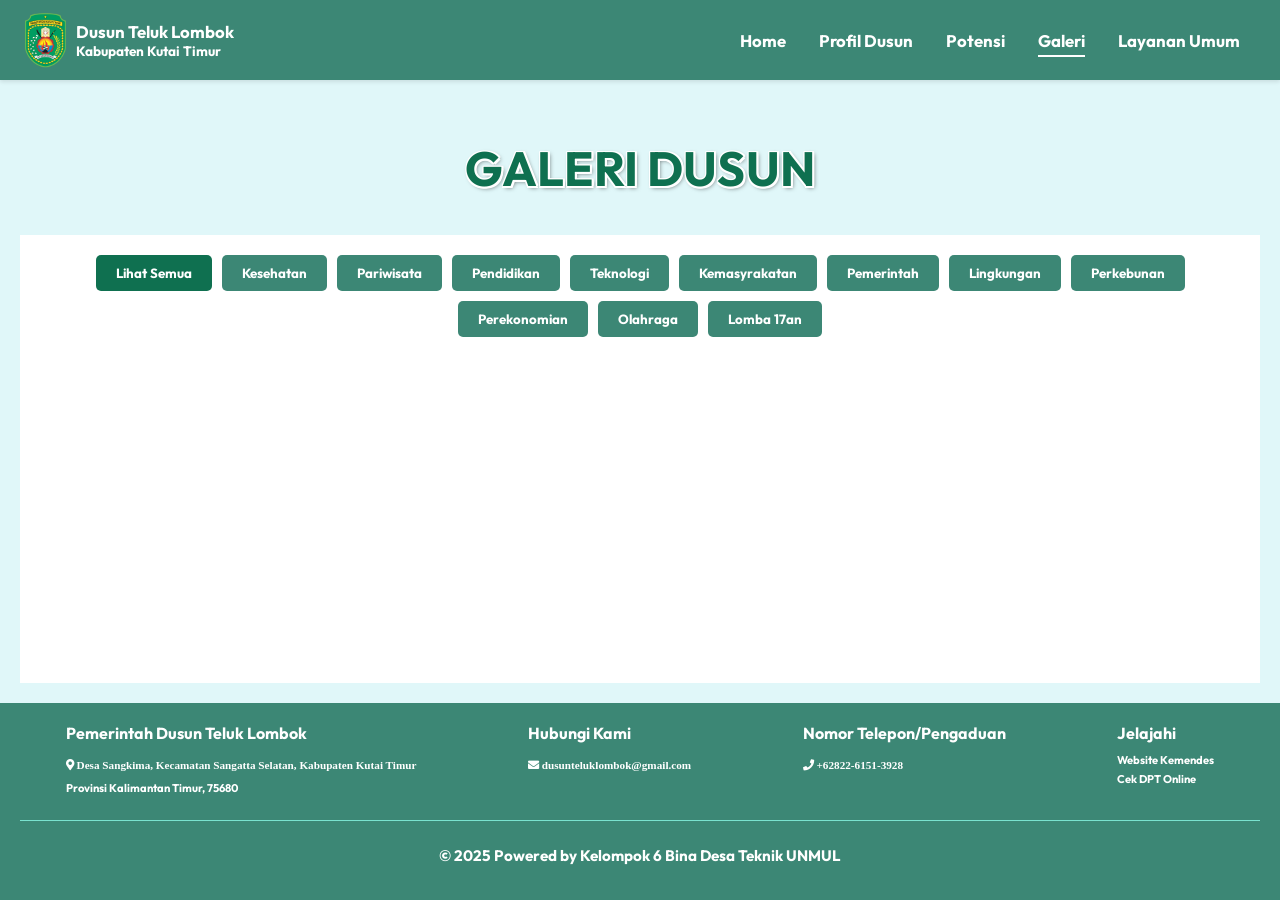
==== views/galeri.html @ 8838f86f "100%" ====
<!DOCTYPE html>
<html lang="en">

<head>
    <meta charset="UTF-8">
    <meta name="viewport" content="width=device-width, initial-scale=1.0">
    <title>Galeri | Website Dusun Teluk Lombok</title>
    <link rel="stylesheet" href="/styles/galeri.css">
    <link rel="preconnect" href="https://fonts.googleapis.com">
    <link rel="preconnect" href="https://fonts.gstatic.com" crossorigin>
    <link href="https://fonts.googleapis.com/css2?family=Outfit:wght@700&display=swap" rel="stylesheet">
    <link rel="icon" type="image/x-icon" href="/assets/LogKabupaten.png">
    <link rel="stylesheet" href="https://cdnjs.cloudflare.com/ajax/libs/font-awesome/5.15.4/css/all.min.css">
</head>

<body>
    <div class="background-container">
        <header>
            <div class="logo-container">
                <img src="/assets/LogKabupaten.png" alt="Logo Dusun Teluk Lombok" class="logo">
                <div class="text-container">
                    <h1>Dusun Teluk Lombok</h1>
                    <p>Kabupaten Kutai Timur</p>
                </div>
            </div>
            <button class="hamburger">
                <span></span>
                <span></span>
                <span></span>
            </button>
            <nav>
                <ul class="nav-lists">
                    <li><a href="/index.html">Home</a></li>
                    <li><a href="profil-dusun.html">Profil Dusun</a></li>
                    <li><a href="potensi.html">Potensi</a></li>
                    <li class="active"><a href="galeri.html">Galeri</a></li>
                    <li><a href="layananumum.html">Layanan Umum</a></li>
                </ul>
            </nav>
        </header>
        <main>
            <section id="galeri" class="hero">
                <h2>GALERI DUSUN</h2>
            </section>
            <section class="gallery">
                <div class="gallery-filter">
                    <button class="filter-btn active" data-category="all">Lihat Semua</button>
                    <button class="filter-btn" data-category="Kesehatan">Kesehatan</button>
                    <button class="filter-btn" data-category="Pariwisata">Pariwisata</button>
                    <button class="filter-btn" data-category="Pendidikan">Pendidikan</button>
                    <button class="filter-btn" data-category="Teknologi">Teknologi</button>
                    <button class="filter-btn" data-category="Kemasyrakatan">Kemasyrakatan</button>
                    <button class="filter-btn" data-category="Pemerintah">Pemerintah</button>
                    <button class="filter-btn" data-category="Lingkungan">Lingkungan</button>
                    <button class="filter-btn" data-category="Perkebunan">Perkebunan</button>
                    <button class="filter-btn" data-category="Perekonomian">Perekonomian</button>
                    <button class="filter-btn" data-category="Olahraga">Olahraga</button>
                    <button class="filter-btn" data-category="Lomba 17an">Lomba 17an</button>
                </div>
                <div class="gallery-grid" id="gallery-grid">
                    <!-- Images will be dynamically inserted here -->
                </div>
            </section>
        </main>
       <footer>
            <div class="footer-content">
                <div class="footer-section">
                    <h3>Pemerintah Dusun Teluk Lombok</h3>
                    <p class="fas fa-map-marker-alt" aria-hidden="true"> Desa Sangkima, Kecamatan Sangatta Selatan,
                        Kabupaten Kutai Timur</p>
                    <p>Provinsi Kalimantan Timur, 75680</p>
                </div>
                <div class="footer-section">
                    <h3>Hubungi Kami</h3>
                    <p class="fas fa-envelope" aria-hidden="true"> dusunteluklombok@gmail.com</p>
                </div>
                <div class="footer-section">
                    <h3>Nomor Telepon/Pengaduan</h3>
                    <p class="fas fa-phone" aria-hidden="true"> +62822-6151-3928</p>
                </div>
                <div class="footer-section">
                    <h3>Jelajahi</h3>
                    <p>Website Kemendes</p>
                    <p>Cek DPT Online</p>
                </div>
            </div>
            <div class="footer-bottom">
                <p>© 2025 Powered by Kelompok 6 Bina Desa Teknik UNMUL</p>
            </div>
        </footer>
    </div>
    <button id="scrollToTop" class="scroll-to-top">↑</button>
    <script src="/scripts/script.js"></script>
</body>

</html>
---- styles/galeri.css ----
body {
    margin: 0;
    font-family: "Outfit", sans-serif;
    font-optical-sizing: auto;
    font-weight: 700;
    font-style: normal;
    display: flex;
    flex-direction: column;
    min-height: 100vh;
    background-color: #e0f7f9;
    overflow-x: hidden;
}

.background-container {
    flex: 1 0 auto;
    display: flex;
    flex-direction: column;
}

header {
    display: flex;
    justify-content: space-between;
    align-items: center;
    background-color: #3c8775;
    position: fixed;
    top: 0;
    width: 100%;
    z-index: 1000;
    box-shadow: 0 2px 4px rgba(0, 0, 0, 0.1);
    height: 80px;
}

.logo-container {
    display: flex;
    align-items: center;
    padding: 10px 25px;
}

.logo {
    height: 55px;
    margin-right: 10px;
}

.text-container h1 {
    margin: 0;
    font-size: 1.05em;
    color: #ffffff;
}

.text-container p {
    margin: 0;
    font-size: 0.85em;
    color: #ffffff;
}

nav ul {
    list-style: none;
    display: flex;
    margin: 0;
    padding: 0;
    padding-right: 40px;
}

nav ul li {
    margin-left: 33px;
}

nav ul li a {
    text-decoration: none;
    color: #ffffff;
    font-weight: bold;
    font-size: 1.05em;
    transition: color 0.2s ease;
}

nav ul li a:hover {
    text-decoration: underline;
    text-underline-offset: 8px;
    text-decoration-thickness: 2px;
}

ul li.active a {
    text-decoration: underline;
    text-underline-offset: 8px;
    text-decoration-thickness: 2px;
}

.hamburger {
    display: none;
    flex-direction: column;
    justify-content: space-around;
    width: 30px;
    height: 20px;
    background: transparent;
    border: none;
    cursor: pointer;
    padding-right: 10px;
    padding-left: 0px;
    z-index: 10;
    margin-left: auto;
}

.hamburger span {
    width: 100%;
    height: 3px;
    background: #ffffff;
}

.hamburger.active span:nth-child(1) {
    transform: rotate(45deg) translate(5px, 5px);
}

.hamburger.active span:nth-child(2) {
    opacity: 0;
}

.hamburger.active span:nth-child(3) {
    transform: rotate(-45deg) translate(7px, -7px);
}

main {
    flex: 1 0 auto;
    margin-top: 80px;
    padding: 20px;
    overflow-y: auto;
    display: flex;
    flex-direction: column;
}

.hero {
    height: 15vh;
    display: flex;
    flex-direction: column;
    justify-content: center;
    align-items: center;
    text-align: center;
    color: #0F7050;
    text-shadow: 2px 2px 4px rgba(0,0,0,0.5);
    width: 100%;
}

.hero h2 {
    font-size: 3em;
    margin: 0;
    text-shadow: 
        1.5px 0 0 #ffffff, 
        -1.5px 0 0 #ffffff, 
        0 1.5px 0 #ffffff, 
        0 -1.5px 0 #ffffff,
        1.5px 1.5px 0 #ffffff, 
        -1.5px -1.5px 0 #ffffff, 
        1.5px -1.5px 0 #ffffff, 
        -1.5px 1.5px 0 #ffffff,
        2px 2px 4px rgba(0,0,0,0.5);
}

.hero h3 {
    font-size: 2.5em;
    margin: 10px 0;
    text-shadow: 
        0.8px 0 0 #ffffff, 
        -0.8px 0 0 #ffffff, 
        0 0.8px 0 #ffffff, 
        0 -0.8px 0 #ffffff,
        0.8px 0.8px 0 #ffffff, 
        -0.8px -0.8px 0 #ffffff, 
        0.8px -0.8px 0 #ffffff, 
        -0.8px 0.8px 0 #ffffff,
        2px 2px 4px rgba(0,0,0,0.5);
}

.gallery {
    padding: 20px;
    background-color: #fff;
    flex: 1;
}

.gallery-filter {
    display: flex;
    flex-wrap: wrap;
    gap: 10px;
    margin-bottom: 20px;
    justify-content: center;
}

.filter-btn {
    padding: 10px 20px;
    border: none;
    background-color: #3c8775;
    color: #fff;
    cursor: pointer;
    border-radius: 5px;
    font-family: "Outfit", sans-serif;
    font-weight: 700;
}

.filter-btn.active {
    background-color: #0F7050;
}

.filter-btn:hover {
    background-color: #2a5f50;
}

.gallery-grid {
    display: grid;
    grid-template-columns: repeat(auto-fill, minmax(250px, 1fr));
    gap: 20px;
    transition: opacity 0.3s ease;
}

.gallery-item {
    overflow: hidden;
    border-radius: 5px;
    opacity: 1;
    transform: scale(1);
    transition: opacity 0.3s ease;
    background-color: #eee;
    width: 250px;
    height: 250px;
}

.gallery-item img {
    width: 100%;
    height: 100%;
    display: block;
    object-fit: cover;
    transition: transform 0.3s ease;
}

.gallery-item:hover img {
    transform: scale(1.1);
}

.gallery-grid p {
    text-align: center;
    font-size: 1.2em;
    color: #555;
    margin: 20px 0;
    opacity: 1;
    transition: opacity 0.3s ease;
}

footer {
    background-color: #3c8775;
    color: white;
    padding: 20px;
    flex-shrink: 0;
}

.footer-content {
    display: flex;
    justify-content: space-around;
    flex-wrap: wrap;
    gap: 20px;
}

.footer-section h3 {
    margin: 0 0 10px;
    font-size: 1em;
}

.footer-section p {
    margin: 5px 0;
    font-size: 0.7em;
}

.footer-bottom {
    display: flex;
    justify-content: center;
    align-items: center;
    margin-top: 20px;
    border-top: 1px solid #7ae2cf;
    padding-top: 10px;
}

.footer-bottom p {
    font-size: 0.95em;
}

.accessibility {
    display: flex;
    align-items: center;
    gap: 10px;
}

.accessibility-icon {
    height: 20px;
}

/* Scroll to Top Button */
.scroll-to-top {
    display: none;
    position: fixed;
    bottom: 20px;
    right: 20px;
    width: 50px;
    height: 50px;
    background-color: #2E7D32;
    color: #ffffff;
    border: none;
    border-radius: 50%;
    font-size: 1.5em;
    cursor: pointer;
    z-index: 1000;
    box-shadow: 0 2px 5px rgba(0,0,0,0.2);
    transition: opacity 0.3s ease;
}

.scroll-to-top:hover {
    background-color: #205723;
}

.scroll-to-top.show {
    display: block;
}

/* Responsive Design */
@media screen and (max-width: 960px) {
    .hamburger {
        display: flex;
        margin-right: 20px;
    }

    nav ul {
        display: none;
        flex-direction: column;
        position: fixed;
        top: 0;
        right: 0;
        background-color: rgba(255, 255, 255, 0.95);
        width: 250px;
        height: 100vh;
        padding: 20px;
        transform: translateX(100%);
        transition: transform 0.3s ease;
        z-index: 1001;
    }

    nav ul.active {
        display: flex;
        transform: translateX(0);
        top: 80px;
        height: calc(100vh - 80px);
    }

    nav ul li {
        margin: 15px 0;
        text-align: justify;
    }

    nav ul li a {
        font-size: 1.1em;
        padding: 10px;
        display: block;
        color: #000000;
    }

    .hero {
        height: 12vh;
    }

    .hero h2 {
        font-size: 2.5em;
    }

    .gallery-filter {
        gap: 8px;
    }

    .filter-btn {
        padding: 8px 15px;
        font-size: 0.9em;
    }

    .gallery-grid {
        grid-template-columns: repeat(3, minmax(200px, 1fr));
        gap: 15px;
        margin-left: 5px;
    }

    .gallery-item {
        width: 210px;
        height: 210px;
    }
}

@media screen and (max-width: 768px) {
    .logo {
        height: 50px;
    }

    .text-container h1 {
        font-size: 0.95em;
    }

    .text-container p {
        font-size: 0.75em;
    }
    
    main {
        margin-top: 80px;
    }

    .hero {
        height: 10vh;
    }

    .hero h2 {
        font-size: 2em;
    }

    .gallery {
        padding: 10px;
    }

    .gallery-filter {
        gap: 6px;
    }

    .filter-btn {
        padding: 6px 12px;
        font-size: 0.85em;
    }

    .gallery-grid {
        grid-template-columns: repeat(3, minmax(175px, 1fr));
        gap: 10px;
        margin: 0px;
    }

    .gallery-item {
        width: 175px;
        height: 175px;
    }

    footer {
        padding: 15px;
    }

    .footer-content {
        flex-direction: column;
        text-align: center;
        gap: 15px;
    }

    .footer-section h3 {
        font-size: 0.9em;
    }

    .footer-section p {
        font-size: 0.65em;
    }

    .footer-bottom p {
        font-size: 0.85em;
    }
}

@media screen and (max-width: 580px) {
    .logo {
        height: 45px;
    }

    .text-container h1 {
        font-size: 0.9em;
    }

    .text-container p {
        font-size: 0.7em;
    }

    .hero {
        height: 8vh;
    }

    .hero h2 {
        font-size: 1.8em;
    }

    .gallery-filter {
        gap: 5px;
    }

    .filter-btn {
        padding: 5px 10px;
        font-size: 0.8em;
    }

    .gallery-grid {
        grid-template-columns: repeat(3, minmax(150px, 1fr));
        gap: 10px;
        margin-left: 0px;
        
    }

    .gallery-item {
        width: 150px;
        height: 150px;
    }

    .footer-section h3 {
        font-size: 0.85em;
    }

    .footer-section p {
        font-size: 0.6em;
    }
}

@media screen and (max-width: 525px) {
    .logo {
        height: 40px;
    }

    .text-container h1 {
        font-size: 0.85em;
    }

    .text-container p {
        font-size: 0.65em;
    }

    main {
        margin-top: 80px;
    }

    .hero {
        height: 7vh;
    }

    .hero h2 {
        font-size: 1.6em;
    }

    .gallery {
        padding: 5px;
    }

    .gallery-filter {
        gap: 3px;
    }

    .filter-btn {
        padding: 4px 8px;
        font-size: 0.75em;
    }

    .gallery-grid {
        grid-template-columns: repeat(3, minmax(130px, 1fr));
        gap: 5px;
        
    }

    .gallery-item {
        width: 130px;
        height: 130px;
    }

    .footer-section h3 {
        font-size: 0.8em;
    }

    .footer-section p {
        font-size: 0.55em;
    }

    .footer-bottom p {
        font-size: 0.75em;
    }
}

@media screen and (max-width: 450px) {
    .logo {
        height: 35px;
    }

    .text-container h1 {
        font-size: 0.8em;
    }

    .text-container p {
        font-size: 0.6em;
    }

    main {
        margin-top: 70px;
        padding: 10px;
    }

    .hero {
        height: 6vh;
    }

    .hero h2 {
        font-size: 1.4em;
    }

    .hero h3 {
        font-size: 1.2em;
    }

    .gallery {
        padding: 5px;
    }

    .gallery-filter {
        gap: 3px;
    }

    .filter-btn {
        padding: 3px 6px;
        font-size: 0.7em;
    }

    .gallery-grid {
        grid-template-columns: repeat(3, minmax(100px, 1fr));
        gap: 5px;
        padding-left: 8px;
    }

    .gallery-item {
        width: 115px;
        height: 115px;
    }

    .footer-section h3 {
        font-size: 0.75em;
    }

    .footer-section p {
        font-size: 0.5em;
    }

    .footer-bottom p {
        font-size: 0.7em;
    }
}

@media screen and (max-width: 400px) {
    .logo {
        height: 32px;
    }

    .text-container h1 {
        font-size: 0.78em;
    }

    .text-container p {
        font-size: 0.58em;
    }

    main {
        margin-top: 70px;
        padding: 8px;
    }

    .hero {
        height: 6vh;
    }

    .hero h2 {
        font-size: 1.3em;
    }

    .hero h3 {
        font-size: 1.1em;
    }

    .gallery {
        padding: 4px;
    }

    .gallery-filter {
        gap: 3px;
    }

    .filter-btn {
        padding: 3px 6px;
        font-size: 0.68em;
    }

    .gallery-grid {
        grid-template-columns: repeat(3, minmax(110px, 1fr));
        gap: 5px;
        padding-left: 0;
        margin-left: 0;
    }

    .gallery-item {
        width: 110px;
        height: 110px;
    }

    .footer-section h3 {
        font-size: 0.72em;
    }

    .footer-section p {
        font-size: 0.48em;
    }

    .footer-bottom p {
        font-size: 0.68em;
    }
}

@media screen and (max-width: 360px) {
    .logo {
        height: 30px;
    }

    .text-container h1 {
        font-size: 0.75em;
    }

    .text-container p {
        font-size: 0.55em;
    }

    main {
        margin-top: 70px;
        padding: 8px;
    }

    .hero {
        height: 5vh;
    }

    .hero h2 {
        font-size: 1.2em;
    }

    .hero h3 {
        font-size: 1em;
    }

    .gallery {
        padding: 3px;
    }

    .gallery-filter {
        gap: 2px;
    }

    .filter-btn {
        padding: 3px 5px;
        font-size: 0.65em;
    }

    .gallery-grid {
        grid-template-columns: repeat(2, minmax(150px, 1fr));
        gap: 5px;
        padding-left: 0;
        margin-left: 0;
    }

    .gallery-item {
        width: 150px;
        height: 150px;
    }

    .footer-section h3 {
        font-size: 0.7em;
    }

    .footer-section p {
        font-size: 0.45em;
    }

    .footer-bottom p {
        font-size: 0.65em;
    }
}

body.menu-open {
    overflow: hidden;
}

body.menu-open main,
body.menu-open footer {
    filter: blur(5px);
}

header {
    filter: none;
}
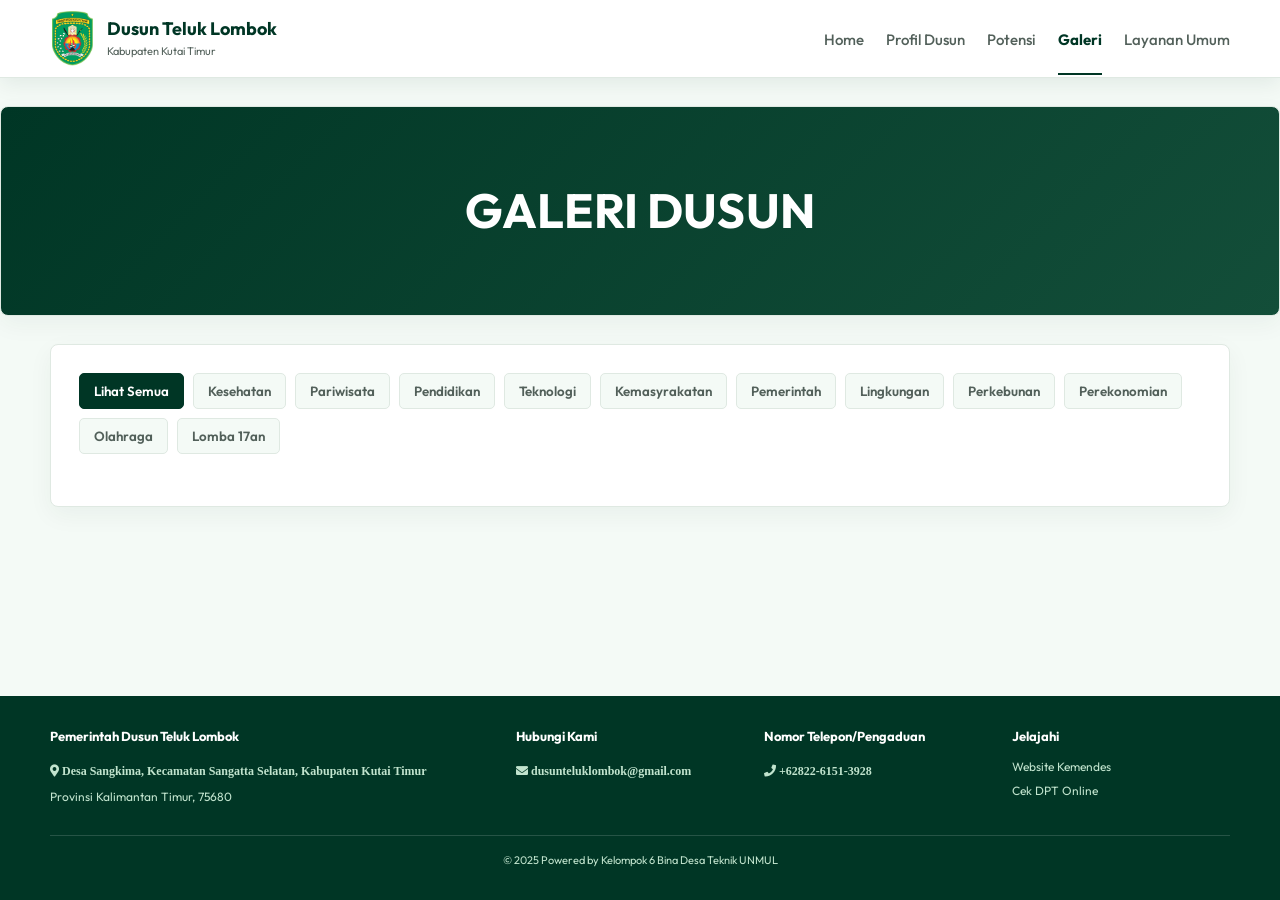
==== commit 40ae8a67: "update" ====
--- a/views/galeri.html
+++ b/views/galeri.html
@@ -5,7 +5,7 @@
     <meta charset="UTF-8">
     <meta name="viewport" content="width=device-width, initial-scale=1.0">
     <title>Galeri | Website Dusun Teluk Lombok</title>
-    <link rel="stylesheet" href="/styles/galeri.css">
+    <link rel="stylesheet" href="/styles/inner-pages.css">
     <link rel="preconnect" href="https://fonts.googleapis.com">
     <link rel="preconnect" href="https://fonts.gstatic.com" crossorigin>
     <link href="https://fonts.googleapis.com/css2?family=Outfit:wght@700&display=swap" rel="stylesheet">
--- a/styles/inner-pages.css
+++ b/styles/inner-pages.css
@@ -0,0 +1,276 @@
+:root {
+    --ink: #161d19;
+    --muted: #52605a;
+    --green: #003625;
+    --green-light: #134e39;
+    --emerald: #0f7050;
+    --soft: #f4faf6;
+    --line: #dfe9e2;
+}
+
+* { box-sizing: border-box; }
+html { scroll-behavior: smooth; }
+body {
+    min-height: 100vh;
+    margin: 0;
+    overflow-x: hidden;
+    background: var(--soft);
+    color: var(--ink);
+    font-family: "Outfit", sans-serif;
+    line-height: 1.6;
+}
+a { color: inherit; text-decoration: none; }
+img { display: block; max-width: 100%; }
+
+.background-container {
+    min-height: 100vh;
+    display: flex;
+    flex-direction: column;
+}
+
+header {
+    position: sticky;
+    top: 0;
+    z-index: 20;
+    display: flex;
+    min-height: 78px;
+    align-items: center;
+    justify-content: space-between;
+    padding: 0 max(24px, calc((100% - 1180px) / 2));
+    border-bottom: 1px solid var(--line);
+    background: rgb(255 255 255 / 96%);
+    box-shadow: 0 6px 20px rgb(0 54 37 / 8%);
+    backdrop-filter: blur(12px);
+}
+
+.logo-container { display: flex; align-items: center; gap: 12px; }
+.logo { width: 45px; height: 55px; margin: 0; object-fit: contain; }
+.text-container { display: flex; flex-direction: column; line-height: 1.25; }
+.text-container h1 { margin: 0; color: var(--green); font-size: 18px; }
+.text-container p { margin: 4px 0 0; color: var(--muted); font-size: 11px; }
+
+nav ul {
+    display: flex;
+    align-items: center;
+    gap: 22px;
+    margin: 0;
+    padding: 0;
+    list-style: none;
+    font-size: 15px;
+    font-weight: 500;
+}
+nav a {
+    display: block;
+    padding: 25px 0 21px;
+    border-bottom: 2px solid transparent;
+    color: var(--muted);
+}
+nav a:hover, nav li.active a {
+    border-color: var(--green);
+    color: var(--green);
+    font-weight: 700;
+}
+
+.hamburger {
+    display: none;
+    width: 40px;
+    height: 40px;
+    padding: 8px;
+    border: 0;
+    background: transparent;
+    cursor: pointer;
+}
+.hamburger span { display: block; height: 2px; margin: 5px; background: var(--green); }
+
+main {
+    width: min(1180px, calc(100% - 48px));
+    flex: 1;
+    margin: 0 auto;
+}
+
+main > section {
+    margin: 28px 0;
+    padding: 34px;
+    border: 1px solid var(--line);
+    border-radius: 8px;
+    background: #fff;
+    box-shadow: 0 8px 24px rgb(0 54 37 / 5%);
+}
+
+.vision-mission {
+    display: grid;
+    grid-template-columns: 1fr 1.3fr;
+    gap: 20px;
+    border: 0;
+    background: transparent;
+    box-shadow: none;
+}
+.card, .card2, .card-location, .chart-card, .info-box, .map-box {
+    border: 1px solid var(--line);
+    border-radius: 6px;
+    background: #f8fbf9;
+}
+.card, .card2, .card-location { padding: 26px; }
+main h2 {
+    margin: 0 0 14px;
+    color: var(--green);
+    font-size: clamp(24px, 3vw, 32px);
+    line-height: 1.2;
+}
+main p, main li { color: var(--muted); font-size: 14px; }
+.card p, .card2 p { margin: 0 0 13px; }
+.org-chart, .location { background: var(--soft); }
+.org-chart { text-align: center; }
+.chart-container { display: flex; justify-content: center; }
+.chart-card { width: min(900px, 100%); padding: 18px; background: #fff; }
+.chart-img { width: 100%; height: auto; }
+
+.history .card, .community-info .card { max-width: 900px; margin-inline: auto; }
+.location { padding: 34px; }
+.location-details { display: grid; grid-template-columns: 1fr 1fr; gap: 20px; }
+.info-box, .map-box { width: auto; margin: 0; padding: 22px; background: #fff; }
+.boundary { display: grid; grid-template-columns: 1fr 1fr; gap: 15px; }
+.boundary p, .data-row p { margin: 7px 0; font-size: 13px; }
+.data-row { padding: 8px 0; border-top: 1px solid var(--line); }
+.data-row:first-of-type { display: none; }
+.map-img { width: 100%; max-height: 360px; border-radius: 4px; object-fit: contain; }
+
+.challenges-needs { background: var(--soft); }
+.challenge-grid {
+    display: grid;
+    grid-template-columns: repeat(4, 1fr);
+    gap: 16px;
+}
+.challenge-item {
+    padding: 20px;
+    border: 1px solid var(--line);
+    border-radius: 6px;
+    background: #fff;
+    text-align: center;
+}
+.challenge-item i { display: block; margin-bottom: 10px; font-size: 28px; }
+.challenge-item p { margin: 0; font-size: 13px; }
+
+body:has(.main-content) main {
+    max-width: none;
+    width: 100%;
+    padding: 0;
+}
+.hero {
+    display: flex;
+    min-height: 210px;
+    align-items: center;
+    justify-content: center;
+    margin: 28px auto;
+    border-radius: 8px;
+    background: linear-gradient(135deg, var(--green), var(--green-light));
+    color: #fff;
+    text-align: center;
+}
+.hero h2 { margin: 0; color: #fff; font-size: clamp(30px, 5vw, 48px); }
+.main-content {
+    width: min(1180px, calc(100% - 48px));
+    margin: 20px auto;
+    padding: 22px;
+    border: 1px solid var(--line);
+    border-radius: 8px;
+    background: #fff;
+    box-shadow: 0 8px 24px rgb(0 54 37 / 5%);
+}
+.main-content .card { display: grid; grid-template-columns: minmax(280px, 420px) 1fr; gap: 26px; align-items: start; padding: 0; border: 0; background: transparent; }
+.main-content .card img { width: 100%; height: 285px; border-radius: 6px; object-fit: cover; }
+.main-content .card h3 { margin: 0 0 10px; color: var(--green); font-size: 25px; }
+.main-content .card p { margin: 0 0 18px; color: var(--muted); font-size: 14px; font-weight: 400; }
+.read-more {
+    padding: 10px 16px;
+    border: 0;
+    border-radius: 5px;
+    background: var(--green-light);
+    color: #fff;
+    font-family: inherit;
+    font-weight: 700;
+    cursor: pointer;
+}
+.read-more:hover { background: var(--emerald); }
+
+body:has(.gallery) main { max-width: none; width: 100%; padding: 0; }
+.gallery {
+    width: min(1180px, calc(100% - 48px));
+    margin: 20px auto 45px;
+    padding: 28px;
+    border: 1px solid var(--line);
+    border-radius: 8px;
+    background: #fff;
+}
+.gallery-filter { display: flex; flex-wrap: wrap; gap: 9px; margin-bottom: 24px; }
+.filter-btn {
+    padding: 9px 14px;
+    border: 1px solid var(--line);
+    border-radius: 5px;
+    background: var(--soft);
+    color: var(--muted);
+    font-family: inherit;
+    font-weight: 600;
+    cursor: pointer;
+}
+.filter-btn:hover, .filter-btn.active { border-color: var(--green); background: var(--green); color: #fff; }
+.gallery-grid { display: grid; grid-template-columns: repeat(4, minmax(0, 1fr)); gap: 16px; }
+.gallery-item { width: auto; height: 220px; overflow: hidden; border-radius: 6px; background: #e7efea; }
+.gallery-item img { width: 100%; height: 100%; object-fit: cover; transition: transform .25s ease; }
+.gallery-item:hover img { transform: scale(1.05); }
+
+body:has(.services-container) main { max-width: none; width: 100%; padding: 0; }
+.services-container {
+    width: min(1180px, calc(100% - 48px));
+    display: grid;
+    grid-template-columns: repeat(3, 1fr);
+    gap: 18px;
+    margin: 20px auto 45px;
+}
+.service-card {
+    overflow: hidden;
+    border: 1px solid var(--line);
+    border-radius: 6px;
+    background: #fff;
+    box-shadow: 0 8px 24px rgb(0 54 37 / 5%);
+}
+.service-card img { width: 100%; height: 180px; object-fit: cover; }
+.service-card h3 { margin: 18px 20px 8px; color: var(--green); font-size: 18px; }
+.service-card p { margin: 7px 20px; color: var(--muted); font-size: 13px; font-weight: 400; }
+
+footer {
+    margin-top: 28px;
+    padding: 30px max(24px, calc((100% - 1180px) / 2));
+    background: var(--green);
+    color: #c1e4ce;
+}
+.footer-content { display: grid; grid-template-columns: 2fr 1fr 1fr 1fr; gap: 30px; }
+.footer-section h3 { margin: 0 0 10px; color: #fff; font-size: 13px; }
+.footer-section p { margin: 5px 0; font-size: 12px; }
+.footer-bottom { margin-top: 24px; padding-top: 16px; border-top: 1px solid rgb(255 255 255 / 15%); text-align: center; }
+.footer-bottom p { margin: 0; font-size: 11px; }
+.scroll-to-top { display: none; position: fixed; right: 22px; bottom: 22px; z-index: 30; width: 44px; height: 44px; border: 0; border-radius: 50%; background: var(--emerald); color: #fff; font-size: 20px; cursor: pointer; }
+.scroll-to-top.show { display: block; }
+
+@media (max-width: 900px) {
+    header { padding-inline: 18px; }
+    .hamburger { display: block; }
+    nav ul { display: none; position: absolute; top: 78px; right: 0; left: 0; padding: 12px 20px; background: #fff; box-shadow: 0 8px 18px rgb(0 54 37 / 10%); }
+    nav ul.active { display: block; }
+    nav a { padding: 10px 0; border-bottom: 1px solid var(--line); }
+    .vision-mission, .location-details { grid-template-columns: 1fr; }
+    .challenge-grid, .services-container { grid-template-columns: repeat(2, 1fr); }
+    .gallery-grid { grid-template-columns: repeat(3, 1fr); }
+    .main-content .card { grid-template-columns: 1fr; }
+    .main-content .card img { height: 260px; }
+}
+
+@media (max-width: 560px) {
+    main, .main-content, .gallery, .services-container { width: min(100% - 28px, 430px); }
+    main > section { padding: 20px; }
+    .vision-mission { padding: 0; }
+    .challenge-grid, .gallery-grid, .services-container { grid-template-columns: 1fr; }
+    .footer-content { grid-template-columns: 1fr; gap: 20px; }
+    .hero { min-height: 160px; }
+    .gallery-item { height: 260px; }
+}
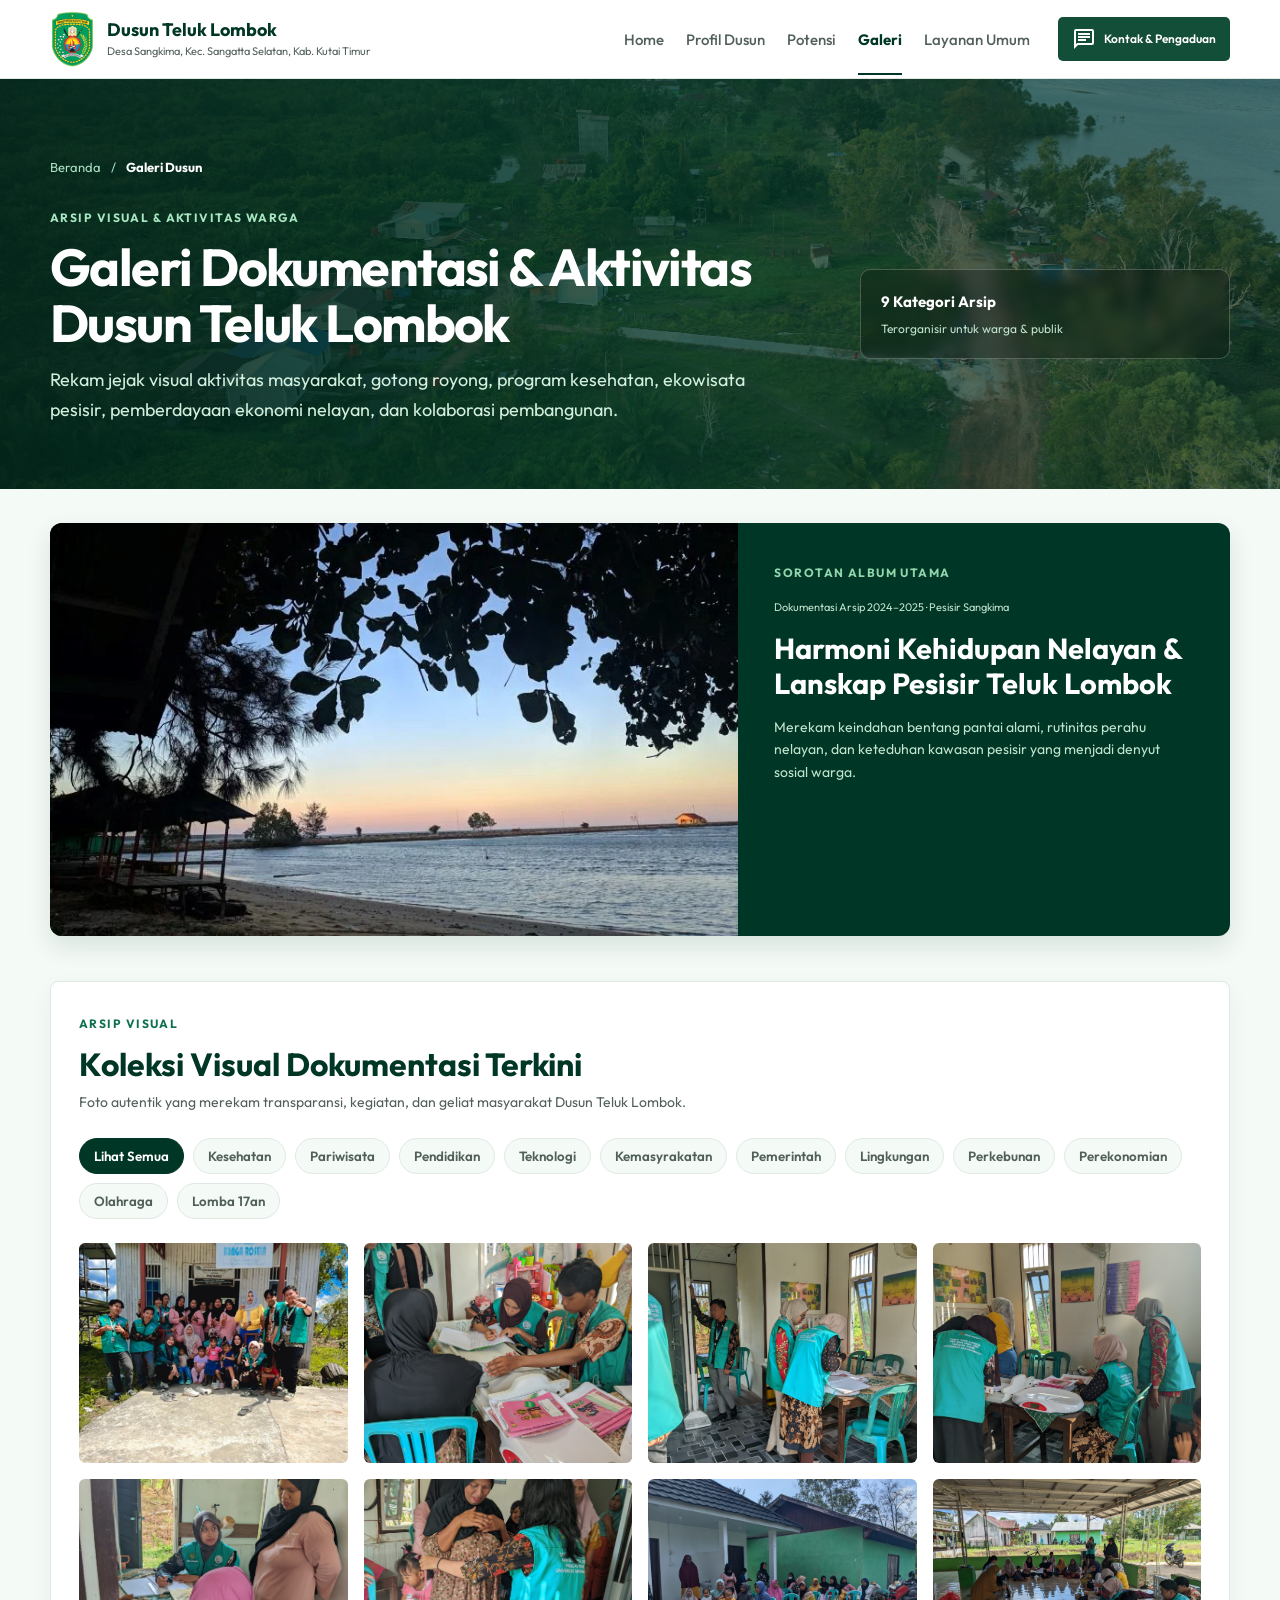
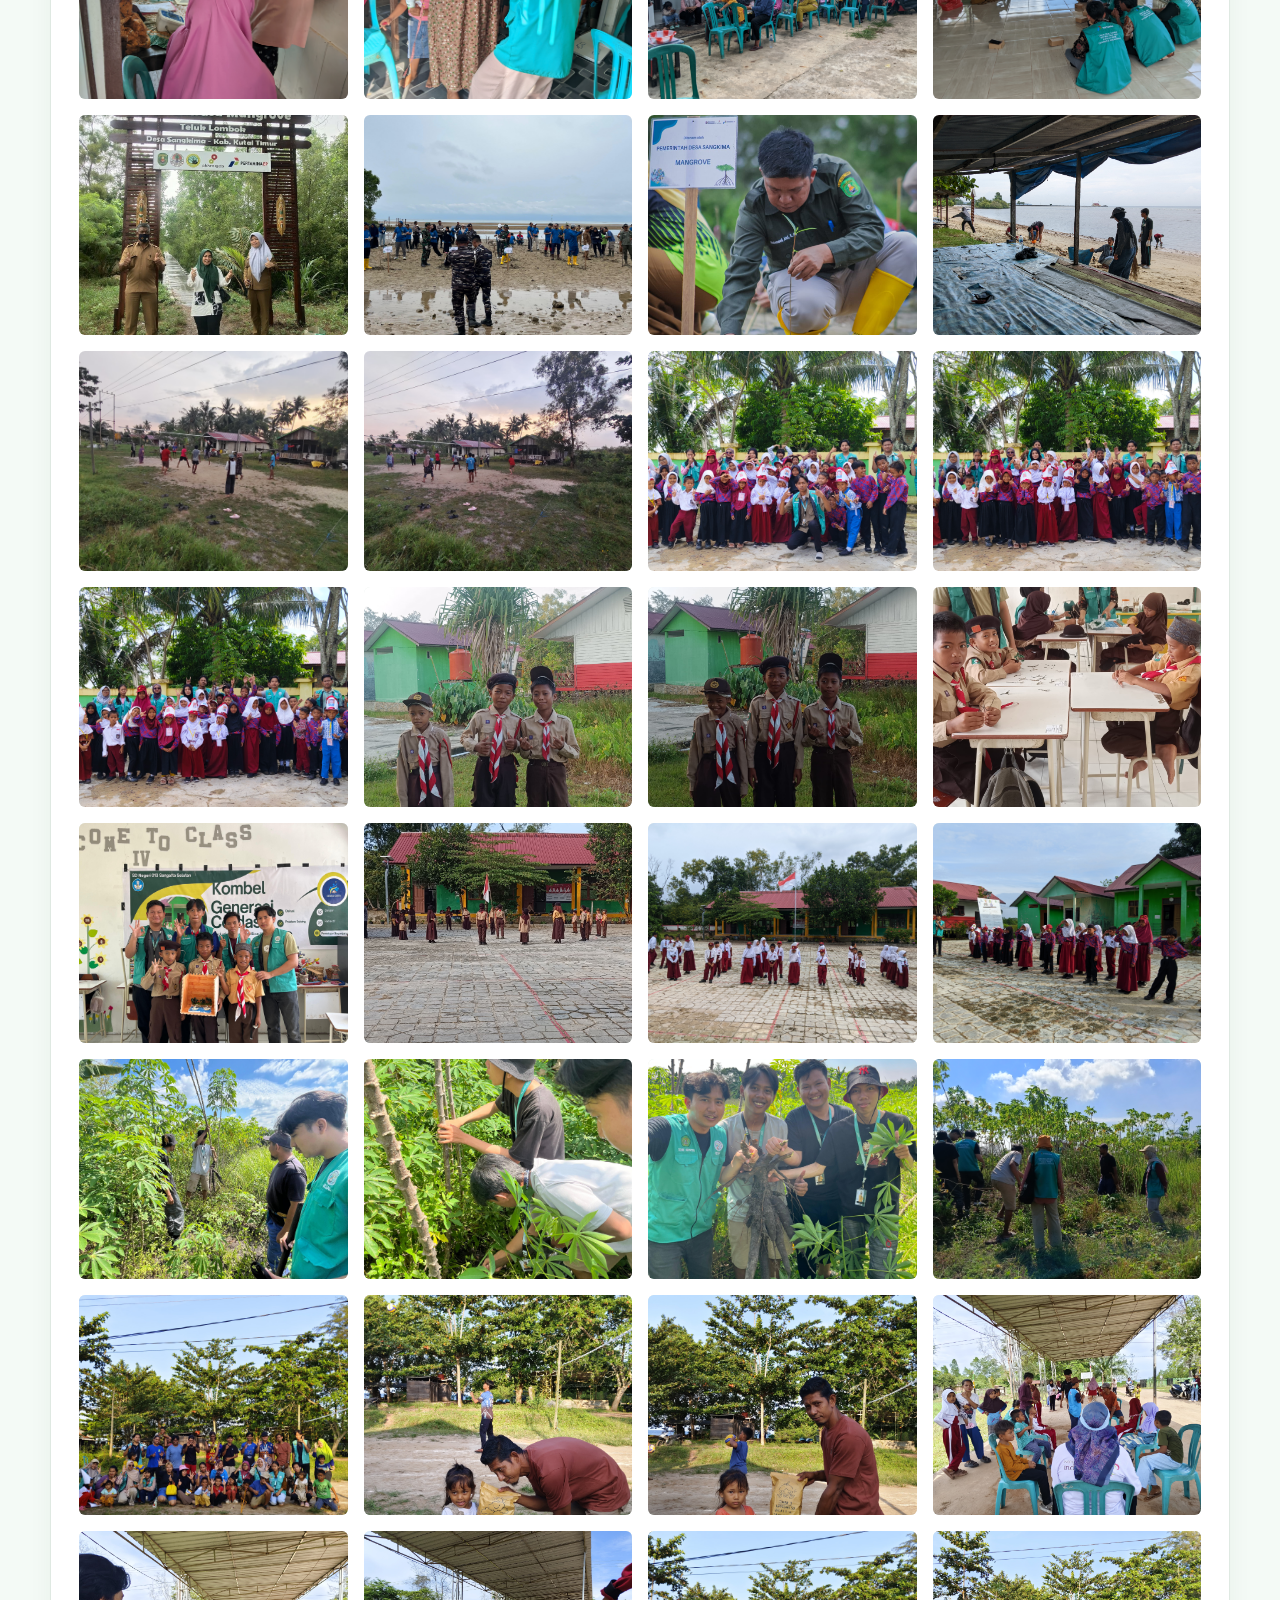
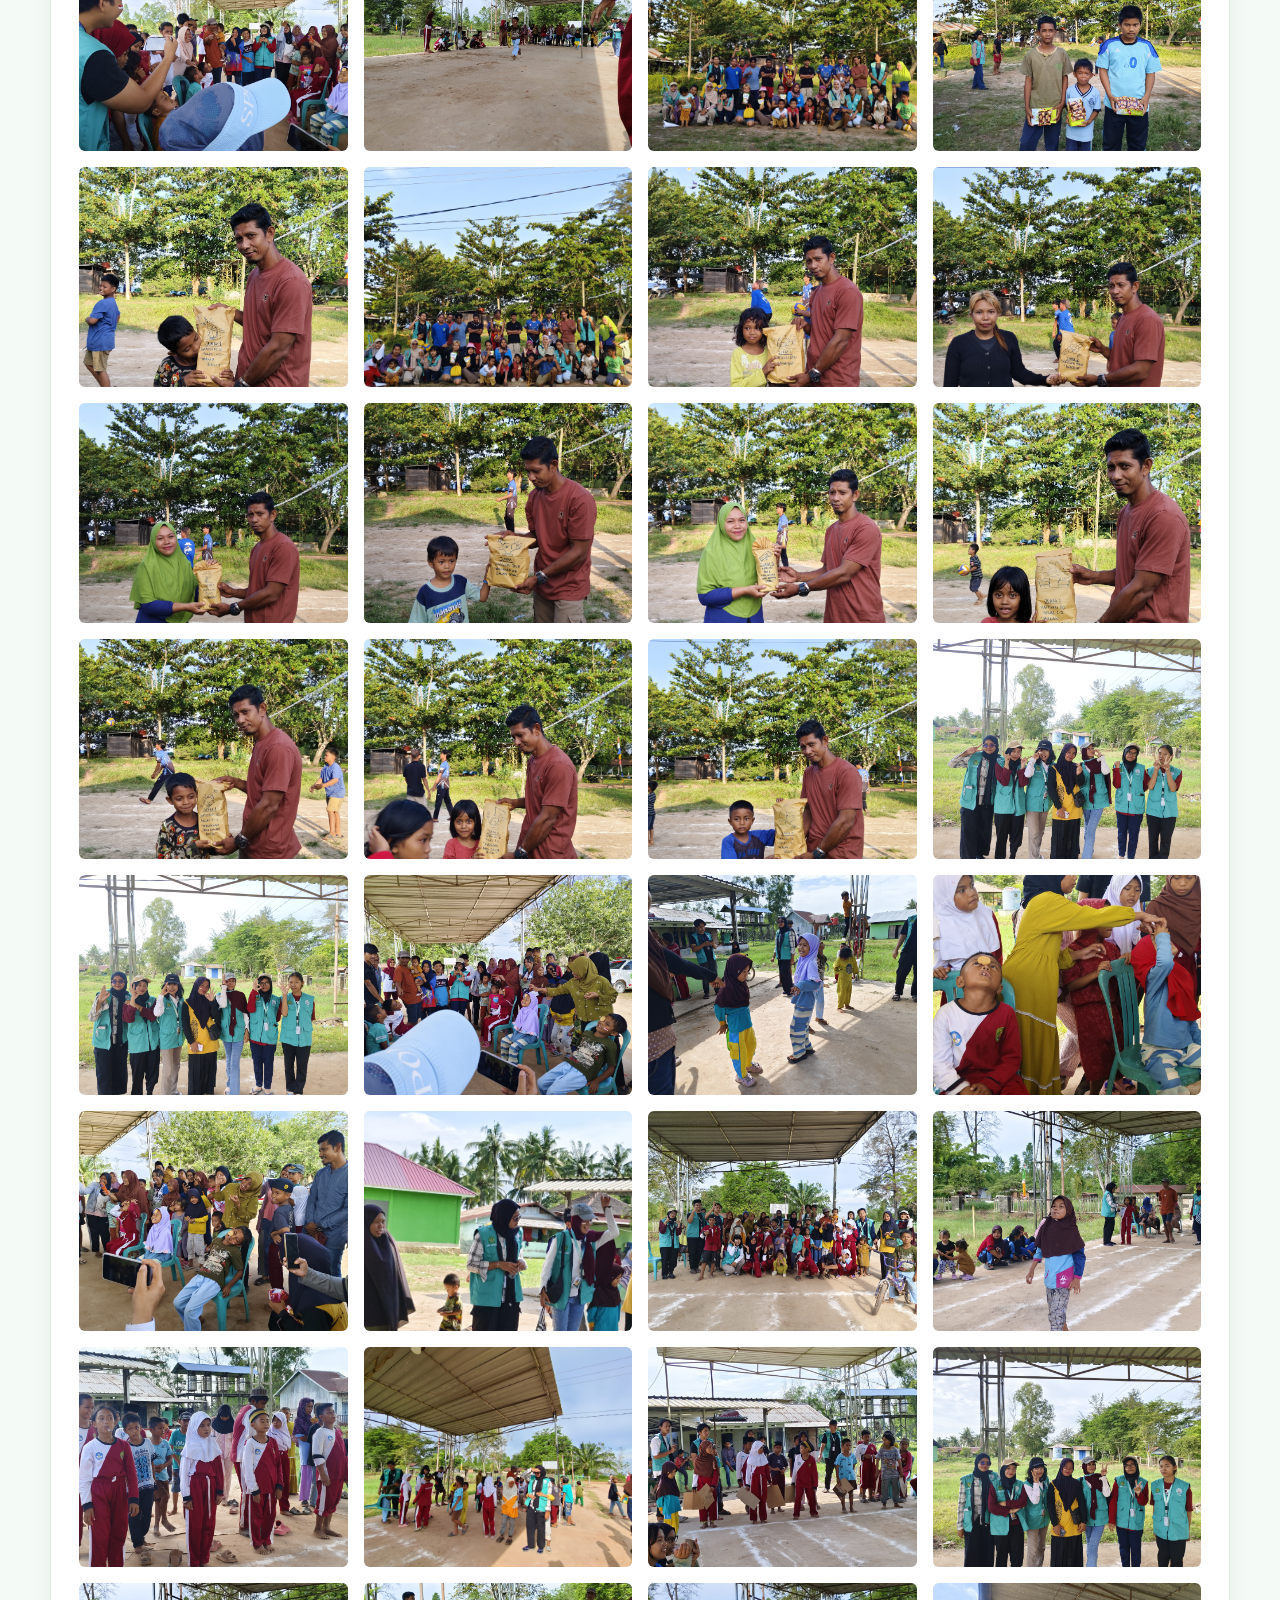
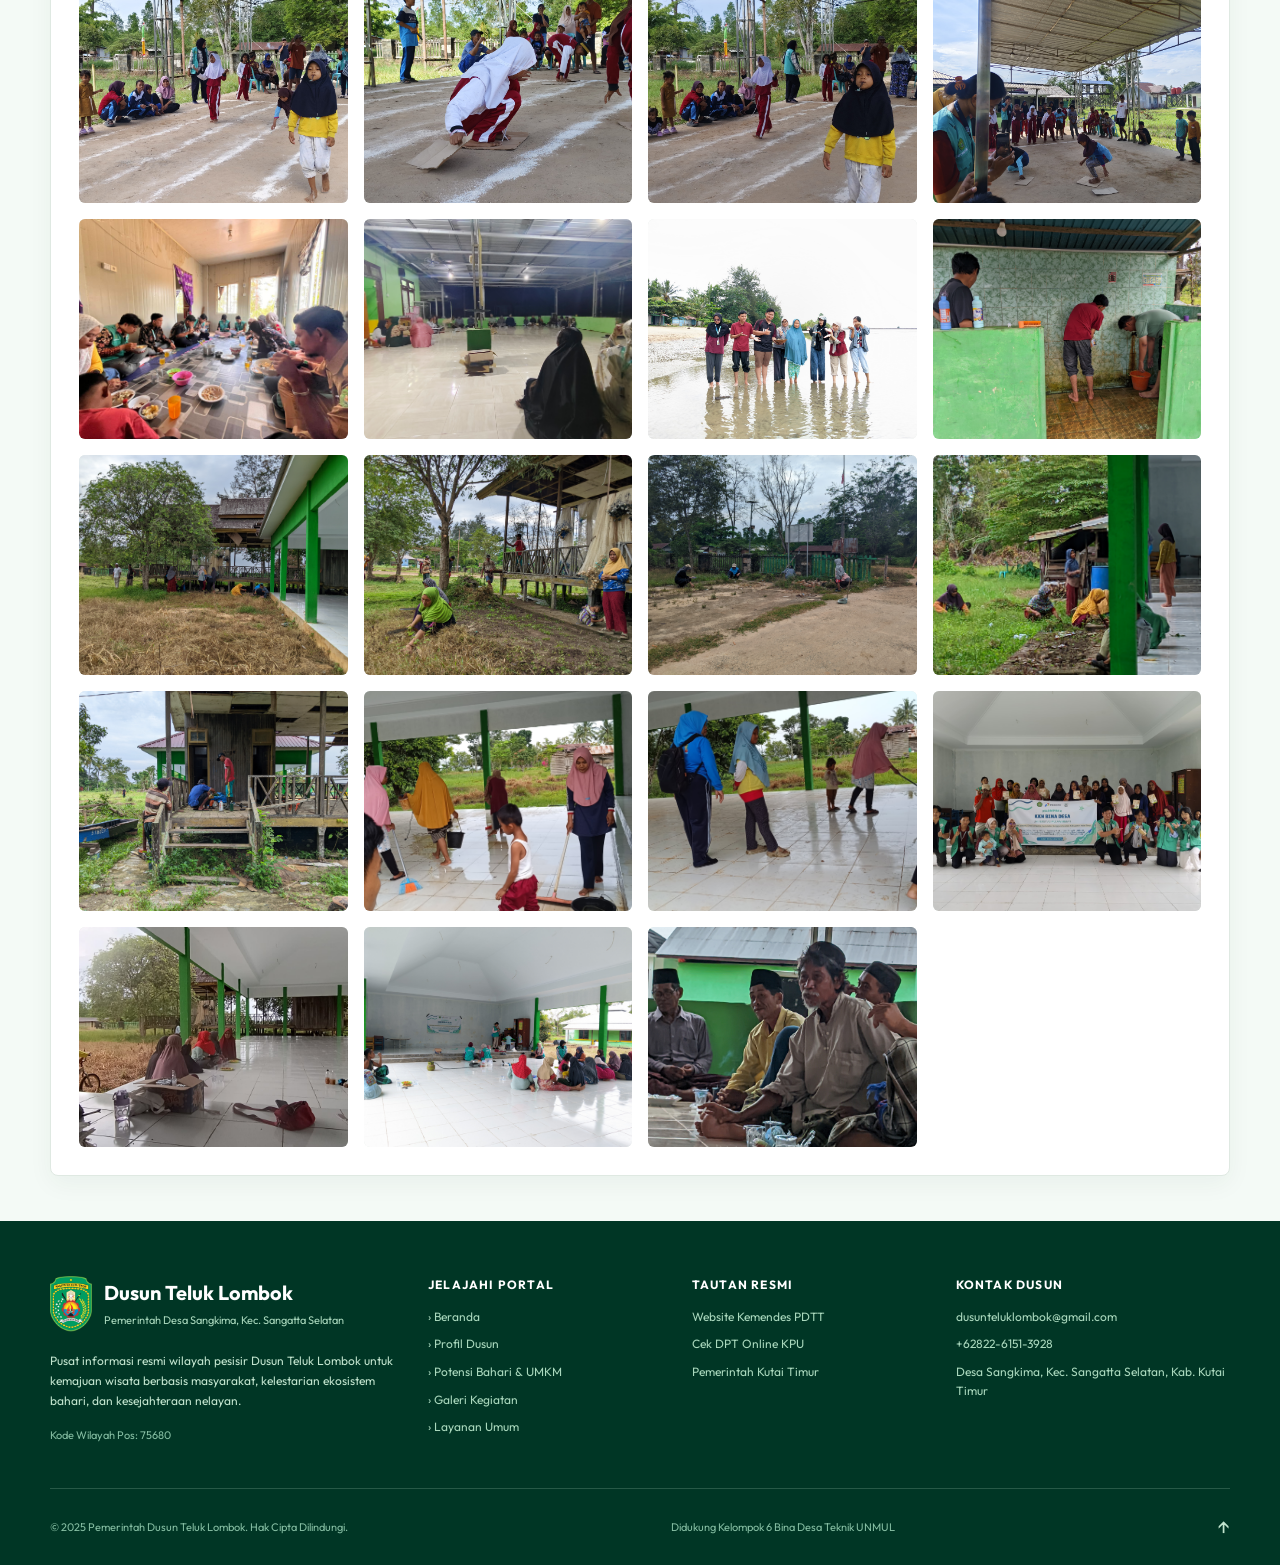
==== commit c0fdb6fd: "update" ====
--- a/views/galeri.html
+++ b/views/galeri.html
@@ -1,28 +1,27 @@
 <!DOCTYPE html>
-<html lang="en">
+<html lang="id">
 
 <head>
     <meta charset="UTF-8">
     <meta name="viewport" content="width=device-width, initial-scale=1.0">
     <title>Galeri | Website Dusun Teluk Lombok</title>
-    <link rel="stylesheet" href="/styles/inner-pages.css">
+    <link rel="stylesheet" href="../styles/pages.css">
     <link rel="preconnect" href="https://fonts.googleapis.com">
     <link rel="preconnect" href="https://fonts.gstatic.com" crossorigin>
     <link href="https://fonts.googleapis.com/css2?family=Outfit:wght@700&display=swap" rel="stylesheet">
-    <link rel="icon" type="image/x-icon" href="/assets/LogKabupaten.png">
+    <link rel="stylesheet" href="https://fonts.googleapis.com/css2?family=Material+Symbols+Outlined">
+    <link rel="icon" type="image/x-icon" href="../assets/LogKabupaten.png">
     <link rel="stylesheet" href="https://cdnjs.cloudflare.com/ajax/libs/font-awesome/5.15.4/css/all.min.css">
 </head>
 
-<body>
+<body class="galeri-page">
     <div class="background-container">
-        <header>
-            <div class="logo-container">
-                <img src="/assets/LogKabupaten.png" alt="Logo Dusun Teluk Lombok" class="logo">
-                <div class="text-container">
-                    <h1>Dusun Teluk Lombok</h1>
-                    <p>Kabupaten Kutai Timur</p>
-                </div>
-            </div>
+        <header id="header" class="site-header">
+            <div class="container header-inner">
+            <a class="brand" href="../index.html">
+                <img src="../assets/LogKabupaten.png" alt="Lambang Kabupaten Kutai Timur">
+                <span><strong>Dusun Teluk Lombok</strong><small>Desa Sangkima, Kec. Sangatta Selatan, Kab. Kutai Timur</small></span>
+            </a>
             <button class="hamburger">
                 <span></span>
                 <span></span>
@@ -30,19 +29,32 @@
             </button>
             <nav>
                 <ul class="nav-lists">
-                    <li><a href="/index.html">Home</a></li>
+                    <li><a href="../index.html">Home</a></li>
                     <li><a href="profil-dusun.html">Profil Dusun</a></li>
                     <li><a href="potensi.html">Potensi</a></li>
                     <li class="active"><a href="galeri.html">Galeri</a></li>
                     <li><a href="layananumum.html">Layanan Umum</a></li>
                 </ul>
             </nav>
+            <a class="header-action" href="https://wa.me/6282261513928" target="_blank" rel="noopener"><span class="material-symbols-outlined">chat</span> Kontak &amp; Pengaduan</a>
+            </div>
         </header>
         <main>
-            <section id="galeri" class="hero">
-                <h2>GALERI DUSUN</h2>
+            <section id="galeri" class="page-hero gallery-hero">
+                <div class="breadcrumb"><a href="../index.html">Beranda</a><span>/</span><strong>Galeri Dusun</strong></div>
+                <div class="gallery-hero-grid"><div><span class="page-label">Arsip Visual &amp; Aktivitas Warga</span>
+                    <h1>Galeri Dokumentasi &amp; Aktivitas Dusun Teluk Lombok</h1>
+                    <p>Rekam jejak visual aktivitas masyarakat, gotong royong, program kesehatan, ekowisata pesisir,
+                        pemberdayaan ekonomi nelayan, dan kolaborasi pembangunan.</p></div>
+                    <div class="gallery-count"><b>9 Kategori Arsip</b><span>Terorganisir untuk warga &amp; publik</span></div></div>
             </section>
+            <section class="featured-gallery"><div class="featured-image"><img src="../assets/galeri/Pantai-Teluk-Lombok.jpg" alt="Pantai Teluk Lombok"></div><div><span class="page-label">Sorotan Album Utama</span><small>Dokumentasi Arsip 2024–2025 · Pesisir Sangkima</small><h2>Harmoni Kehidupan Nelayan &amp; Lanskap Pesisir Teluk Lombok</h2><p>Merekam keindahan bentang pantai alami, rutinitas perahu nelayan, dan keteduhan kawasan pesisir yang menjadi denyut sosial warga.</p></div></section>
             <section class="gallery">
+                <div class="section-heading">
+                    <span class="page-label">Arsip Visual</span>
+                    <h2>Koleksi Visual Dokumentasi Terkini</h2>
+                    <p>Foto autentik yang merekam transparansi, kegiatan, dan geliat masyarakat Dusun Teluk Lombok.</p>
+                </div>
                 <div class="gallery-filter">
                     <button class="filter-btn active" data-category="all">Lihat Semua</button>
                     <button class="filter-btn" data-category="Kesehatan">Kesehatan</button>
@@ -62,35 +74,10 @@
                 </div>
             </section>
         </main>
-       <footer>
-            <div class="footer-content">
-                <div class="footer-section">
-                    <h3>Pemerintah Dusun Teluk Lombok</h3>
-                    <p class="fas fa-map-marker-alt" aria-hidden="true"> Desa Sangkima, Kecamatan Sangatta Selatan,
-                        Kabupaten Kutai Timur</p>
-                    <p>Provinsi Kalimantan Timur, 75680</p>
-                </div>
-                <div class="footer-section">
-                    <h3>Hubungi Kami</h3>
-                    <p class="fas fa-envelope" aria-hidden="true"> dusunteluklombok@gmail.com</p>
-                </div>
-                <div class="footer-section">
-                    <h3>Nomor Telepon/Pengaduan</h3>
-                    <p class="fas fa-phone" aria-hidden="true"> +62822-6151-3928</p>
-                </div>
-                <div class="footer-section">
-                    <h3>Jelajahi</h3>
-                    <p>Website Kemendes</p>
-                    <p>Cek DPT Online</p>
-                </div>
-            </div>
-            <div class="footer-bottom">
-                <p>© 2025 Powered by Kelompok 6 Bina Desa Teknik UNMUL</p>
-            </div>
-        </footer>
+       <footer id="pengaduan-kontak"><div class="footer-content"><div class="footer-identity"><div class="footer-brand"><img src="../assets/LogKabupaten.png" alt="Lambang Kabupaten Kutai Timur"><div><strong>Dusun Teluk Lombok</strong><span>Pemerintah Desa Sangkima, Kec. Sangatta Selatan</span></div></div><p>Pusat informasi resmi wilayah pesisir Dusun Teluk Lombok untuk kemajuan wisata berbasis masyarakat, kelestarian ekosistem bahari, dan kesejahteraan nelayan.</p><small>Kode Wilayah Pos: 75680</small></div><div class="footer-section"><h3>Jelajahi Portal</h3><a href="../index.html">› Beranda</a><a href="../views/profil-dusun.html">› Profil Dusun</a><a href="../views/potensi.html">› Potensi Bahari &amp; UMKM</a><a href="../views/galeri.html">› Galeri Kegiatan</a><a href="../views/layananumum.html">› Layanan Umum</a></div><div class="footer-section"><h3>Tautan Resmi</h3><a href="https://kemendesa.go.id" target="_blank" rel="noopener">Website Kemendes PDTT</a><a href="https://cekdptonline.kpu.go.id" target="_blank" rel="noopener">Cek DPT Online KPU</a><a href="https://kutaitimurkab.go.id" target="_blank" rel="noopener">Pemerintah Kutai Timur</a></div><div class="footer-section"><h3>Kontak Dusun</h3><p>dusunteluklombok@gmail.com</p><p>+62822-6151-3928</p><p>Desa Sangkima, Kec. Sangatta Selatan, Kab. Kutai Timur</p></div></div><div class="footer-bottom"><p>© 2025 Pemerintah Dusun Teluk Lombok. Hak Cipta Dilindungi.</p><span>Didukung Kelompok 6 Bina Desa Teknik UNMUL</span><a href="#" title="Kembali ke atas">↑</a></div></footer>
     </div>
     <button id="scrollToTop" class="scroll-to-top">↑</button>
-    <script src="/scripts/script.js"></script>
+    <script src="../scripts/script.js"></script>
 </body>
 
 </html>
--- a/styles/pages.css
+++ b/styles/pages.css
@@ -0,0 +1,884 @@
+:root {
+    --ink: #161d19;
+    --muted: #52605a;
+    --green: #003625;
+    --green-light: #134e39;
+    --emerald: #0f7050;
+    --soft: #f4faf6;
+    --line: #dfe9e2;
+    --white: #fff;
+}
+
+* { box-sizing: border-box; }
+html { scroll-behavior: smooth; }
+body {
+    min-height: 100vh;
+    margin: 0;
+    overflow-x: hidden;
+    background: var(--soft);
+    color: var(--ink);
+    font-family: "Outfit", sans-serif;
+    line-height: 1.6;
+}
+a { color: inherit; text-decoration: none; }
+img { display: block; max-width: 100%; }
+
+.background-container {
+    min-height: 100vh;
+    display: flex;
+    flex-direction: column;
+}
+
+header {
+    position: sticky;
+    top: 0;
+    z-index: 20;
+    display: flex;
+    min-height: 78px;
+    align-items: center;
+    justify-content: space-between;
+    padding: 0 max(24px, calc((100% - 1180px) / 2));
+    border-bottom: 1px solid var(--line);
+    background: rgb(255 255 255 / 96%);
+    box-shadow: 0 6px 20px rgb(0 54 37 / 8%);
+    backdrop-filter: blur(12px);
+}
+
+.logo-container { display: flex; align-items: center; gap: 12px; }
+.logo { width: 45px; height: 55px; object-fit: contain; }
+.text-container { display: flex; flex-direction: column; line-height: 1.25; }
+.text-container h1 { margin: 0; color: var(--green); font-size: 18px; }
+.text-container p { margin: 4px 0 0; color: var(--muted); font-size: 11px; }
+
+nav ul {
+    display: flex;
+    align-items: center;
+    gap: 22px;
+    margin: 0;
+    padding: 0;
+    list-style: none;
+    font-size: 15px;
+    font-weight: 500;
+}
+nav a {
+    display: block;
+    padding: 25px 0 21px;
+    border-bottom: 2px solid transparent;
+    color: var(--muted);
+}
+nav a:hover, nav li.active a {
+    border-color: var(--green);
+    color: var(--green);
+    font-weight: 700;
+}
+
+.hamburger {
+    display: none;
+    width: 40px;
+    height: 40px;
+    padding: 8px;
+    border: 0;
+    background: transparent;
+    cursor: pointer;
+}
+.hamburger span { display: block; height: 2px; margin: 5px; background: var(--green); }
+
+main {
+    width: min(1180px, calc(100% - 48px));
+    flex: 1;
+    margin: 0 auto;
+}
+
+.page-hero {
+    padding: 74px 0 52px;
+    border: 0;
+    background: transparent;
+}
+.page-label {
+    display: inline-block;
+    margin-bottom: 12px;
+    color: var(--emerald);
+    font-size: 12px;
+    font-weight: 700;
+    letter-spacing: .12em;
+    text-transform: uppercase;
+}
+.page-hero h1 {
+    max-width: 800px;
+    margin: 0 0 14px;
+    color: var(--green);
+    font-size: clamp(36px, 5vw, 56px);
+    line-height: 1.08;
+    letter-spacing: -.03em;
+}
+.page-hero p {
+    max-width: 720px;
+    margin: 0;
+    color: var(--muted);
+    font-size: 18px;
+    line-height: 1.65;
+}
+.breadcrumb {
+    display: flex;
+    gap: 10px;
+    margin-bottom: 26px;
+    color: var(--muted);
+    font-size: 13px;
+}
+.breadcrumb strong { color: var(--green); }
+.profile-hero-grid {
+    display: grid;
+    grid-template-columns: minmax(0, 1fr) 370px;
+    gap: 42px;
+    align-items: center;
+}
+.profile-hero-grid h1 { max-width: 760px; }
+.profile-stats {
+    padding: 22px;
+    border: 1px solid var(--line);
+    border-radius: 10px;
+    background: var(--white);
+    box-shadow: 0 8px 24px rgb(0 54 37 / 6%);
+}
+.profile-stats > strong {
+    display: block;
+    margin-bottom: 14px;
+    color: var(--green);
+    font-size: 12px;
+    letter-spacing: .1em;
+    text-transform: uppercase;
+}
+.stats-grid { display: grid; grid-template-columns: 1fr 1fr; gap: 12px; }
+.stats-grid div {
+    padding: 14px;
+    border: 1px solid var(--line);
+    border-radius: 7px;
+    background: var(--soft);
+}
+.stats-grid b { display: block; color: var(--green); font-size: 22px; line-height: 1.2; }
+.stats-grid span { display: block; margin-top: 5px; color: var(--muted); font-size: 11px; }
+
+main > section:where(:not(.page-hero):not(.featured-gallery):not(.potential-heading):not(.service-cta)) {
+    margin: 0 0 28px;
+    padding: 34px;
+    border: 1px solid var(--line);
+    border-radius: 8px;
+    background: var(--white);
+    box-shadow: 0 8px 24px rgb(0 54 37 / 5%);
+}
+main h2 {
+    margin: 0 0 14px;
+    color: var(--green);
+    font-size: clamp(24px, 3vw, 32px);
+    line-height: 1.2;
+}
+main p, main li { color: var(--muted); font-size: 14px; }
+.section-heading h2, .section-intro h2, .service-intro h2 { margin-bottom: 8px; }
+.section-heading p, .section-intro p, .service-intro p { margin: 0; }
+.section-intro, .service-intro {
+    margin-bottom: 24px !important;
+    padding: 28px 34px !important;
+}
+.section-heading { margin-bottom: 24px; }
+.potential-hero, .gallery-hero, .service-hero { padding-bottom: 38px; }
+.potential-hero-grid, .gallery-hero-grid { display: grid; grid-template-columns: minmax(0, 1fr) 370px; gap: 34px; align-items: end; }
+.potential-hero h1, .gallery-hero h1, .service-hero h1 { max-width: 860px; }
+.potential-summary, .gallery-count {
+    padding: 20px;
+    border: 1px solid var(--line);
+    border-radius: 10px;
+    background: var(--white);
+    box-shadow: 0 6px 18px rgb(0 54 37 / 5%);
+}
+.potential-summary b, .gallery-count b { display: block; color: var(--green); font-size: 15px; }
+.potential-summary p { margin: 8px 0 0; font-size: 13px; }
+.gallery-count span { display: block; margin-top: 5px; color: var(--muted); font-size: 12px; }
+.potential-metrics {
+    display: grid;
+    grid-template-columns: repeat(4, 1fr);
+    gap: 14px;
+    margin-top: 32px;
+    padding-top: 26px;
+    border-top: 1px solid var(--line);
+}
+.potential-metrics > div { padding: 16px; border: 1px solid var(--line); border-radius: 9px; background: var(--white); }
+.potential-metrics b, .potential-metrics strong, .potential-metrics span { display: block; }
+.potential-metrics b { color: var(--muted); font-size: 12px; }
+.potential-metrics strong { margin: 5px 0; color: var(--green); font-size: 18px; }
+.potential-metrics span { color: var(--muted); font-size: 11px; }
+.potential-heading {
+    display: flex;
+    align-items: end;
+    justify-content: space-between;
+    gap: 20px;
+    width: min(1180px, calc(100% - 48px));
+    margin: 0 auto 20px;
+    padding-bottom: 14px;
+    border-bottom: 1px solid var(--line);
+}
+.potential-heading h2 { margin: 0 0 4px; }
+.potential-heading p { margin: 0; }
+.potential-heading > span { padding: 7px 11px; border: 1px solid var(--line); border-radius: 999px; background: var(--soft); color: var(--green); font-size: 11px; white-space: nowrap; }
+.potential-card {
+    width: min(1180px, calc(100% - 48px));
+    margin: 0 auto 22px;
+    overflow: hidden;
+    border: 1px solid var(--line);
+    border-radius: 12px;
+    background: var(--white);
+    box-shadow: 0 7px 20px rgb(0 54 37 / 5%);
+}
+.potential-card .card { display: grid; grid-template-columns: minmax(280px, 42%) 1fr; gap: 0; padding: 0; border: 0; background: transparent; }
+.potential-card .card aside img { width: 100%; height: 100%; min-height: 360px; object-fit: cover; }
+.potential-card .card article { padding: 32px; }
+.potential-card .card small { color: var(--muted); font-size: 10px; font-weight: 700; letter-spacing: .07em; }
+.potential-card .card h3 { margin: 10px 0 12px; font-size: 29px; }
+.potential-features { display: grid; grid-template-columns: 1fr 1fr; gap: 12px; margin: 20px 0; }
+.potential-features div { padding: 13px; border: 1px solid var(--line); border-radius: 8px; background: var(--soft); }
+.potential-features b, .potential-features span { display: block; }
+.potential-features b { color: var(--green); font-size: 12px; }
+.potential-features span { margin-top: 4px; color: var(--muted); font-size: 11px; }
+@media (min-width: 561px) {
+    .potential-heading,
+    .potential-card { width: 100%; }
+}
+.gallery-hero { border-bottom: 1px solid var(--line); }
+.gallery-hero-grid { align-items: center; }
+.gallery-hero h1 { font-size: clamp(34px, 4.5vw, 52px); }
+.gallery { margin-top: 26px; }
+.featured-gallery {
+    display: grid;
+    grid-template-columns: 7fr 5fr;
+    width: min(1180px, calc(100% - 48px));
+    min-height: 340px;
+    margin: 0 auto 45px;
+    padding: 0;
+    overflow: hidden;
+    border: 0;
+    border-radius: 12px;
+    background: var(--green);
+    color: var(--white);
+    box-shadow: 0 10px 25px rgb(0 54 37 / 12%);
+}
+.featured-image img { width: 100%; height: 100%; min-height: 340px; object-fit: cover; }
+.featured-gallery > div:last-child { padding: 36px; }
+.featured-gallery .page-label { color: #91d6ad; }
+.featured-gallery small { display: block; margin: 5px 0 16px; color: #c1e4ce; font-size: 11px; }
+.featured-gallery h2 { color: var(--white); font-size: 29px; }
+.featured-gallery p { color: #c1e4ce; }
+.service-hero { padding-bottom: 42px; }
+.service-hero h1 { max-width: 820px; }
+.service-highlights { display: grid; grid-template-columns: repeat(4, 1fr); gap: 20px; margin-top: 30px; padding-top: 22px; border-top: 1px solid var(--line); }
+.service-highlights b, .service-highlights span { display: block; }
+.service-highlights b { color: var(--green); font-size: 16px; }
+.service-highlights span { color: var(--muted); font-size: 11px; }
+.service-intro { width: min(1180px, calc(100% - 48px)); margin-inline: auto !important; }
+.services-container { align-items: stretch; }
+.service-card { display: flex; flex-direction: column; padding: 0; }
+.service-card img { height: 140px; }
+.service-card h3 { margin-top: 18px; }
+.service-card p:last-child { margin-bottom: 20px; }
+
+.vision-mission {
+    display: grid;
+    grid-template-columns: 1fr 1.3fr;
+    gap: 20px;
+    padding: 0 !important;
+    border: 0 !important;
+    background: transparent !important;
+    box-shadow: none !important;
+}
+.profile-history {
+    display: grid;
+    grid-template-columns: 5fr 7fr;
+    gap: 48px;
+    align-items: center;
+}
+.history-visual {
+    overflow: hidden;
+    border: 1px solid var(--line);
+    border-radius: 12px;
+    background: var(--white);
+    box-shadow: 0 8px 20px rgb(0 54 37 / 7%);
+}
+.history-visual img { width: 100%; height: 340px; object-fit: cover; }
+.history-visual div { display: flex; align-items: center; justify-content: space-between; gap: 12px; padding: 18px; }
+.history-visual strong { color: var(--green); font-size: 13px; }
+.history-visual span { padding: 4px 9px; border: 1px solid #ebd8ab; border-radius: 999px; background: #fff8e6; color: #80621e; font-size: 11px; }
+.history-copy h2 { margin-top: 0; }
+.history-copy p { margin: 0 0 14px; line-height: 1.75; }
+.vision-mission {
+    display: block;
+    padding: 58px 34px !important;
+    background: var(--soft) !important;
+}
+.section-title { margin: 0 auto 28px; text-align: center; }
+.section-title h2 { margin-bottom: 12px; }
+.title-line { display: block; width: 54px; height: 4px; margin: 0 auto; border-radius: 4px; background: var(--emerald); }
+.vision-card, .mission-card {
+    max-width: 960px;
+    margin: 0 auto 18px;
+    padding: 28px;
+    border: 1px solid var(--line);
+    border-radius: 10px;
+    background: var(--white);
+    box-shadow: 0 5px 16px rgb(0 54 37 / 4%);
+}
+.vision-card p { max-width: 850px; margin: 8px 0 0; color: var(--green); font-size: 20px; font-weight: 600; line-height: 1.55; }
+.mission-card h3 { margin: 0 0 16px; color: var(--green); font-size: 20px; }
+.mission-card p { margin: 0 0 11px; }
+.org-chart { padding: 42px 34px !important; }
+.org-chart .section-title { margin-bottom: 24px; }
+.institution-grid { display: grid; grid-template-columns: repeat(5, 1fr); gap: 12px; margin-top: 22px; }
+.institution-grid > div { padding: 16px 12px; border: 1px solid var(--line); border-radius: 8px; background: var(--white); text-align: center; }
+.institution-grid b { display: block; color: var(--green); font-size: 13px; }
+.institution-grid span { display: block; margin-top: 5px; color: var(--muted); font-size: 11px; line-height: 1.4; }
+.demography-section { padding: 58px 34px !important; }
+.section-title-left { max-width: none; text-align: left; }
+.section-title-left p { max-width: 560px; margin: 0; }
+.demography-grid { display: grid; grid-template-columns: minmax(0, 2fr) minmax(300px, 1fr); gap: 20px; }
+.demography-card, .boundary-card {
+    padding: 26px;
+    border: 1px solid var(--line);
+    border-radius: 12px;
+    background: var(--white);
+    box-shadow: 0 5px 16px rgb(0 54 37 / 4%);
+}
+.demography-heading { display: flex; align-items: flex-start; justify-content: space-between; gap: 15px; padding-bottom: 16px; border-bottom: 1px solid var(--line); }
+.demography-heading h3, .boundary-card h3 { margin: 0; color: var(--green); font-size: 19px; }
+.demography-heading p { margin: 4px 0 0; font-size: 12px; }
+.demography-heading > span { padding: 5px 10px; border-radius: 999px; background: #e7f3ed; color: var(--green); font-size: 11px; font-weight: 700; white-space: nowrap; }
+.rt-grid { display: grid; grid-template-columns: 1fr 1fr; gap: 16px; margin: 20px 0; }
+.rt-card { padding: 18px; border: 1px solid var(--line); border-radius: 9px; background: var(--soft); }
+.rt-card > div { display: flex; align-items: center; justify-content: space-between; gap: 8px; margin-bottom: 11px; }
+.rt-card b { color: var(--green); font-size: 13px; }
+.rt-card strong { padding: 4px 7px; border-radius: 4px; background: var(--green); color: var(--white); font-size: 10px; white-space: nowrap; }
+.rt-card p { display: flex; justify-content: space-between; margin: 7px 0; padding-bottom: 7px; border-bottom: 1px solid var(--line); font-size: 12px; }
+.rt-card em { color: var(--ink); font-style: normal; font-weight: 700; }
+.rt-card small { display: block; margin-top: 12px; color: var(--muted); font-size: 11px; line-height: 1.45; }
+.livelihoods { padding-top: 18px; border-top: 1px solid var(--line); }
+.livelihoods > b { display: block; margin-bottom: 10px; color: var(--green); font-size: 12px; text-transform: uppercase; }
+.livelihoods div { display: flex; flex-wrap: wrap; gap: 7px; }
+.livelihoods span { padding: 5px 9px; border: 1px solid var(--line); border-radius: 6px; background: var(--soft); color: var(--muted); font-size: 11px; }
+.boundary-card > p { margin: 10px 0 18px; font-size: 12px; }
+.coordinate { display: flex; align-items: center; justify-content: space-between; gap: 8px; margin-bottom: 8px; padding: 9px; border: 1px solid var(--line); border-radius: 6px; background: var(--soft); }
+.coordinate span { color: var(--green); font-size: 11px; font-weight: 700; }
+.coordinate b { color: var(--ink); font-family: monospace; font-size: 10px; }
+.boundary-card img { width: 100%; margin-top: 16px; border-radius: 6px; object-fit: contain; }
+.card, .card2, .card-location, .chart-card, .info-box, .map-box {
+    border: 1px solid var(--line);
+    border-radius: 6px;
+    background: #f8fbf9;
+}
+.card, .card2, .card-location { padding: 26px; }
+.card p, .card2 p { margin: 0 0 13px; }
+.org-chart, .location, .challenges-needs { background: var(--soft) !important; }
+.org-chart { text-align: center; }
+.chart-container { display: flex; justify-content: center; }
+.chart-card { width: min(900px, 100%); padding: 18px; background: var(--white); }
+.chart-img { width: 100%; height: auto; }
+.history .card, .community-info .card { max-width: 900px; margin-inline: auto; }
+
+.location-details { display: grid; grid-template-columns: 1fr 1fr; gap: 20px; }
+.info-box, .map-box { width: auto; margin: 0; padding: 22px; background: var(--white); }
+.boundary { display: grid; grid-template-columns: 1fr 1fr; gap: 15px; }
+.boundary p, .data-row p { margin: 7px 0; font-size: 13px; }
+.data-row { padding: 8px 0; border-top: 1px solid var(--line); }
+.data-row:first-of-type { display: none; }
+.map-img { width: 100%; max-height: 360px; border-radius: 4px; object-fit: contain; }
+
+.challenge-grid {
+    display: grid;
+    grid-template-columns: repeat(4, 1fr);
+    gap: 16px;
+}
+.challenge-item {
+    padding: 20px;
+    border: 1px solid var(--line);
+    border-radius: 6px;
+    background: var(--white);
+    text-align: center;
+}
+.challenge-item i { display: block; margin-bottom: 10px; font-size: 28px; }
+.challenge-item p { margin: 0; font-size: 13px; }
+
+body:has(.main-content) main,
+body:has(.gallery) main,
+body:has(.services-container) main {
+    width: 100%;
+    max-width: none;
+    padding: 0;
+}
+
+.main-content {
+    width: min(1180px, calc(100% - 48px));
+    margin: 0 auto 20px;
+    padding: 22px;
+    border: 1px solid var(--line);
+    border-radius: 8px;
+    background: var(--white);
+    box-shadow: 0 8px 24px rgb(0 54 37 / 5%);
+}
+.main-content .card {
+    display: grid;
+    grid-template-columns: minmax(280px, 420px) 1fr;
+    gap: 26px;
+    align-items: start;
+    padding: 0;
+    border: 0;
+    background: transparent;
+}
+.main-content .card img { width: 100%; height: 285px; border-radius: 6px; object-fit: cover; }
+.main-content .card h3 { margin: 0 0 10px; color: var(--green); font-size: 25px; }
+.main-content .card p { margin: 0 0 18px; color: var(--muted); font-size: 14px; font-weight: 400; }
+.read-more {
+    padding: 10px 16px;
+    border: 0;
+    border-radius: 5px;
+    background: var(--green-light);
+    color: var(--white);
+    font-family: inherit;
+    font-weight: 700;
+    cursor: pointer;
+}
+.read-more:hover { background: var(--emerald); }
+
+.gallery {
+    width: min(1180px, calc(100% - 48px));
+    margin: 0 auto 45px;
+    padding: 28px;
+    border: 1px solid var(--line);
+    border-radius: 8px;
+    background: var(--white);
+}
+.gallery-filter { display: flex; flex-wrap: wrap; gap: 9px; margin-bottom: 24px; }
+.filter-btn {
+    padding: 9px 14px;
+    border: 1px solid var(--line);
+    border-radius: 999px;
+    background: var(--soft);
+    color: var(--muted);
+    font-family: inherit;
+    font-weight: 600;
+    cursor: pointer;
+}
+.filter-btn:hover, .filter-btn.active { border-color: var(--green); background: var(--green); color: var(--white); }
+.gallery-grid { display: grid; grid-template-columns: repeat(4, minmax(0, 1fr)); gap: 16px; }
+.gallery-item { width: auto; height: 220px; overflow: hidden; border-radius: 6px; background: #e7efea; }
+.gallery-item img { width: 100%; height: 100%; object-fit: cover; transition: transform .25s ease; }
+.gallery-item:hover img { transform: scale(1.05); }
+
+.services-container {
+    width: min(1180px, calc(100% - 48px));
+    display: grid;
+    grid-template-columns: repeat(3, 1fr);
+    gap: 18px;
+    margin: 0 auto 45px;
+}
+.service-cta {
+    display: flex;
+    align-items: center;
+    justify-content: space-between;
+    gap: 30px;
+    width: min(1180px, calc(100% - 48px));
+    margin: 0 auto 45px;
+    padding: 32px 38px !important;
+    border: 0 !important;
+    border-radius: 8px;
+    background: var(--green) !important;
+    color: var(--white);
+}
+.service-cta h2 { margin-bottom: 8px; color: var(--white); }
+.service-cta p { max-width: 650px; margin: 0; color: #c1e4ce; }
+.service-cta .page-label { color: #91d6ad; }
+.service-cta a {
+    flex: 0 0 auto;
+    padding: 12px 18px;
+    border-radius: 5px;
+    background: var(--white);
+    color: var(--green);
+    font-weight: 700;
+}
+.service-card {
+    overflow: hidden;
+    border: 1px solid var(--line);
+    border-radius: 6px;
+    background: var(--white);
+    box-shadow: 0 8px 24px rgb(0 54 37 / 5%);
+}
+.service-card img { width: 100%; height: 180px; object-fit: cover; }
+.service-card h3 { margin: 18px 20px 8px; color: var(--green); font-size: 18px; }
+.service-card p { margin: 7px 20px; color: var(--muted); font-size: 13px; font-weight: 400; }
+
+footer {
+    margin-top: 28px;
+    padding: 38px max(24px, calc((100% - 1180px) / 2));
+    background: var(--green);
+    color: #c1e4ce;
+}
+.footer-content { display: grid; grid-template-columns: 2fr 1fr 1fr 1fr; gap: 30px; }
+.footer-section h3 { margin: 0 0 10px; color: var(--white); font-size: 13px; }
+.footer-section p { margin: 5px 0; color: #c1e4ce; font-size: 12px; }
+.footer-bottom { margin-top: 24px; padding-top: 16px; border-top: 1px solid rgb(255 255 255 / 15%); text-align: center; }
+.footer-bottom p { margin: 0; color: #c1e4ce; font-size: 11px; }
+.scroll-to-top {
+    position: fixed;
+    right: 22px;
+    bottom: 22px;
+    z-index: 30;
+    display: none;
+    width: 44px;
+    height: 44px;
+    border: 0;
+    border-radius: 50%;
+    background: var(--emerald);
+    color: var(--white);
+    font-size: 20px;
+    cursor: pointer;
+}
+.scroll-to-top.show { display: block; }
+
+@media (max-width: 900px) {
+    header { padding-inline: 18px; }
+    .hamburger { display: block; }
+    nav ul {
+        position: absolute;
+        top: 78px;
+        right: 0;
+        left: 0;
+        display: none;
+        padding: 12px 20px;
+        background: var(--white);
+        box-shadow: 0 8px 18px rgb(0 54 37 / 10%);
+    }
+    nav ul.active { display: block; }
+    nav a { padding: 10px 0; border-bottom: 1px solid var(--line); }
+    .vision-mission, .location-details { grid-template-columns: 1fr; }
+    .profile-hero-grid, .profile-history { grid-template-columns: 1fr; gap: 24px; }
+    .institution-grid { grid-template-columns: repeat(3, 1fr); }
+    .demography-grid { grid-template-columns: 1fr; }
+    .potential-hero-grid, .gallery-hero-grid { grid-template-columns: 1fr; gap: 22px; }
+    .potential-metrics, .service-highlights { grid-template-columns: repeat(2, 1fr); }
+    .potential-card .card { grid-template-columns: 1fr; }
+    .potential-card .card aside img { height: 280px; min-height: 0; }
+    .featured-gallery { grid-template-columns: 1fr; }
+    .challenge-grid, .services-container { grid-template-columns: repeat(2, 1fr); }
+    .gallery-grid { grid-template-columns: repeat(3, 1fr); }
+    .main-content .card { grid-template-columns: 1fr; }
+    .main-content .card img { height: 260px; }
+}
+
+@media (max-width: 560px) {
+    main { width: min(100% - 28px, 430px); }
+    .main-content, .gallery, .services-container { width: min(100% - 28px, 430px); }
+    .page-hero { padding-block: 52px 36px; }
+    .page-hero p { font-size: 15px; }
+    .profile-hero-grid h1 { font-size: 34px; }
+    .profile-stats { padding: 16px; }
+    .profile-history { gap: 18px; }
+    .history-visual img { height: 230px; }
+    .history-visual div { display: block; }
+    .history-visual span { display: inline-block; margin-top: 8px; }
+    main > section:where(:not(.page-hero):not(.featured-gallery):not(.potential-heading):not(.service-cta)) { padding: 20px; }
+    .vision-mission { padding: 0 !important; }
+    .challenge-grid, .gallery-grid, .services-container { grid-template-columns: 1fr; }
+    .footer-content { grid-template-columns: 1fr; gap: 20px; }
+    .institution-grid { grid-template-columns: 1fr 1fr; }
+    .rt-grid { grid-template-columns: 1fr; }
+    .demography-heading { display: block; }
+    .demography-heading > span { display: inline-block; margin-top: 10px; }
+    .coordinate { display: block; }
+    .coordinate b { display: block; margin-top: 4px; }
+    .vision-card, .mission-card { padding: 20px; }
+    .vision-card p { font-size: 17px; }
+    .potential-metrics, .service-highlights { grid-template-columns: 1fr 1fr; gap: 9px; }
+    .potential-heading { display: block; width: min(100% - 28px, 430px); }
+    .potential-heading > span { display: inline-block; margin-top: 12px; }
+    .potential-card, .featured-gallery, .service-intro { width: min(100% - 28px, 430px); }
+    .potential-card .card article, .featured-gallery > div:last-child { padding: 22px; }
+    .potential-features { grid-template-columns: 1fr; }
+    .featured-gallery h2 { font-size: 24px; }
+    .gallery-item { height: 260px; }
+    .service-cta { display: block; width: min(100% - 28px, 430px); padding: 24px !important; }
+    .service-cta a { display: inline-block; margin-top: 20px; }
+}
+
+.government-bar {
+    display: flex;
+    align-items: center;
+    justify-content: space-between;
+    gap: 20px;
+    padding: 8px max(24px, calc((100% - 1180px) / 2));
+    background: var(--green);
+    color: #d3ebe0;
+    font-size: 11px;
+}
+.government-bar > div { display: flex; align-items: center; gap: 8px; }
+.government-bar a:hover { color: var(--white); }
+.status-dot { width: 7px; height: 7px; border-radius: 50%; background: #45d98d; }
+.site-header { min-height: 78px; padding: 0 max(24px, calc((100% - 1180px) / 2)); gap: 28px; }
+.site-header .header-contact {
+    display: inline-flex;
+    align-items: center;
+    padding: 10px 15px;
+    border-radius: 7px;
+    background: var(--green);
+    color: var(--white);
+    font-size: 12px;
+    font-weight: 700;
+}
+.site-header .header-contact:hover { background: var(--emerald); color: var(--white); }
+.site-header nav { margin-left: auto; margin-right: 0; }
+.site-header .hamburger { order: 4; }
+.site-header .logo { width: 44px; height: 58px; }
+.site-header .text-container h1 { font-size: 18px; letter-spacing: -.02em; }
+footer {
+    margin-top: 0;
+    padding: 0 max(24px, calc((100% - 1180px) / 2));
+    background: var(--green);
+}
+footer .footer-content {
+    display: grid;
+    grid-template-columns: 1.5fr 1fr 1fr 1.2fr;
+    gap: 35px;
+    padding: 54px 0 42px;
+    border-bottom: 1px solid rgb(193 228 206 / 20%);
+}
+.footer-brand { display: flex; align-items: center; gap: 12px; }
+.footer-brand img { width: 42px; height: 58px; object-fit: contain; }
+.footer-brand strong, .footer-brand span { display: block; }
+.footer-brand strong { color: var(--white); font-size: 20px; }
+.footer-brand span { margin-top: 3px; color: #a9d8bd; font-size: 11px; }
+.footer-identity > p { margin: 18px 0 9px; color: #c1e4ce; font-size: 12px; line-height: 1.7; }
+.footer-identity small { color: #85bea3; font-size: 11px; }
+footer .footer-section h3 { margin: 0 0 14px; color: var(--white); font-size: 12px; letter-spacing: .1em; text-transform: uppercase; }
+footer .footer-section a, footer .footer-section p { display: block; margin: 0 0 9px; color: #a9d8bd; font-size: 12px; line-height: 1.55; }
+footer .footer-section a:hover { color: var(--white); }
+footer .footer-bottom {
+    display: flex;
+    align-items: center;
+    justify-content: space-between;
+    gap: 16px;
+    margin: 0;
+    padding: 22px 0;
+    border: 0;
+    color: #85bea3;
+    text-align: left;
+}
+footer .footer-bottom p, footer .footer-bottom span { margin: 0; color: #85bea3; font-size: 11px; }
+footer .footer-bottom a { color: #c1e4ce; font-size: 20px; }
+
+/* Keep secondary-page navigation identical to the Home navigation system. */
+.site-header {
+    display: block;
+    padding: 0;
+    box-shadow: none;
+}
+.site-header .container { width: min(1180px, calc(100% - 48px)); margin-inline: auto; }
+.site-header .header-inner { min-height: 78px; display: flex; align-items: center; gap: 28px; }
+.site-header .brand { display: flex; align-items: center; gap: 12px; margin-right: auto; }
+.site-header .brand img { width: 45px; height: 55px; object-fit: contain; }
+.site-header .brand span { display: flex; flex-direction: column; line-height: 1.25; }
+.site-header .brand strong { color: var(--green); font-size: 18px; }
+.site-header .brand small { margin-top: 4px; color: var(--muted); font-size: 11px; }
+.site-header .header-action {
+    display: inline-flex;
+    align-items: center;
+    justify-content: center;
+    gap: 8px;
+    padding: 10px 14px;
+    border-radius: 5px;
+    background: var(--green-light);
+    color: var(--white);
+    font-size: 12px;
+    font-weight: 600;
+    white-space: nowrap;
+}
+.site-header .header-action:hover { background: #1b6a4f; color: var(--white); }
+.site-header .hamburger { order: 3; }
+
+@media (max-width: 900px) {
+    .government-bar { padding-inline: 18px; font-size: 10px; }
+    .government-bar > div:last-child { display: none; }
+    .site-header .container { width: min(100% - 34px, 600px); }
+    .site-header .header-inner { min-height: 68px; }
+    .site-header .brand small { display: none; }
+    .site-header .brand strong { font-size: 16px; }
+    .site-header .hamburger { display: block; }
+    .site-header nav { position: absolute; top: 68px; right: 0; left: 0; display: none; margin: 0; border-bottom: 1px solid var(--line); background: var(--white); box-shadow: 0 8px 18px rgb(0 54 37 / 10%); }
+    body.menu-open .site-header nav { display: block; }
+    .site-header nav ul { display: block; padding: 12px 20px; }
+    .site-header nav a { padding: 10px 0; border-bottom: 1px solid var(--line); }
+    .site-header .header-action { display: none; }
+    footer .footer-content { grid-template-columns: 1fr 1fr; }
+}
+
+@media (max-width: 560px) {
+    .government-bar > div:first-child span:last-child { overflow: hidden; text-overflow: ellipsis; white-space: nowrap; }
+    .government-bar { min-height: 30px; }
+    .site-header { min-height: 72px; }
+    footer { padding-inline: 20px; }
+    footer .footer-content { grid-template-columns: 1fr; gap: 28px; padding-block: 36px; }
+    footer .footer-bottom { display: block; }
+    footer .footer-bottom span { display: block; margin: 8px 0; }
+}
+
+/* ==========================================================================
+   Home-like hero + navbar for every secondary page
+   ========================================================================== */
+
+.site-header.scrolled { box-shadow: 0 6px 20px rgb(0 54 37 / 8%); }
+
+.page-hero {
+    position: relative;
+    isolation: isolate;
+    width: 100vw;
+    margin-left: calc(50% - 50vw);
+    margin-right: calc(50% - 50vw);
+    margin-bottom: 34px;
+    padding: 78px max(24px, calc((100vw - 1180px) / 2)) 64px;
+    overflow: hidden;
+    border: 0;
+    border-radius: 0;
+    background: var(--green);
+    color: var(--white);
+    box-shadow: none;
+}
+
+.page-hero::before,
+.page-hero::after {
+    content: "";
+    position: absolute;
+    inset: 0;
+    pointer-events: none;
+}
+
+.page-hero::before {
+    z-index: -2;
+    background: url("../assets/DJI_20250805181226_0036_D.JPG") center / cover no-repeat;
+    opacity: 0.72;
+}
+
+.page-hero::after {
+    z-index: -1;
+    background: linear-gradient(90deg, rgb(0 36 25 / 86%) 0%, rgb(0 54 37 / 62%) 48%, rgb(0 54 37 / 32%) 100%);
+}
+
+.page-hero .page-label { color: #a8e7c2; }
+.page-hero h1,
+.page-hero h2 { color: var(--white); }
+.page-hero p { color: #d3f0de; }
+.page-hero .breadcrumb { color: #a9dfbf; }
+.page-hero .breadcrumb a:hover { color: var(--white); }
+.page-hero .breadcrumb strong { color: var(--white); }
+
+.page-hero .profile-stats,
+.page-hero .potential-summary,
+.page-hero .gallery-count {
+    border: 1px solid rgb(255 255 255 / 22%);
+    background: rgb(0 0 0 / 24%);
+    color: var(--white);
+    box-shadow: none;
+    backdrop-filter: blur(6px);
+}
+
+.page-hero .profile-stats > strong,
+.page-hero .potential-summary b,
+.page-hero .gallery-count b { color: var(--white); }
+.page-hero .potential-summary p,
+.page-hero .gallery-count span { color: #c1e4ce; }
+
+.page-hero .stats-grid div {
+    border-color: rgb(255 255 255 / 16%);
+    background: rgb(255 255 255 / 8%);
+}
+.page-hero .stats-grid b { color: var(--white); }
+.page-hero .stats-grid span { color: #c1e4ce; }
+
+.page-hero .potential-metrics,
+.page-hero .service-highlights { border-top-color: rgb(255 255 255 / 25%); }
+.page-hero .potential-metrics > div {
+    border-color: rgb(255 255 255 / 15%);
+    background: rgb(0 0 0 / 20%);
+}
+.page-hero .potential-metrics b { color: #a9dfbf; }
+.page-hero .potential-metrics strong { color: var(--white); }
+.page-hero .potential-metrics span { color: #c1e4ce; }
+.page-hero .service-highlights b { color: var(--white); }
+.page-hero .service-highlights span { color: #c1e4ce; }
+
+.potential-card-meta {
+    display: flex;
+    align-items: center;
+    gap: 10px;
+    margin-bottom: 8px;
+}
+.potential-card-meta span {
+    padding: 4px 10px;
+    border-radius: 999px;
+    background: #fff8e6;
+    color: #80621e;
+    font-size: 11px;
+    font-weight: 700;
+}
+.potential-card-meta small {
+    letter-spacing: .03em;
+    text-transform: uppercase;
+}
+.potential-features b {
+    display: flex;
+    align-items: center;
+    gap: 6px;
+}
+.potential-features b .material-symbols-outlined {
+    color: var(--emerald);
+    font-size: 18px;
+}
+
+@media (max-width: 1100px) {
+    .site-header nav ul { gap: 14px; }
+    .site-header .header-action { display: none; }
+}
+
+@media (min-width: 781px) and (max-width: 900px) {
+    .site-header .hamburger { display: none; }
+    .site-header nav { position: static; display: block; margin-left: auto; }
+    .site-header nav ul {
+        position: static;
+        display: flex;
+        gap: 12px;
+        padding: 0;
+        background: transparent;
+        box-shadow: none;
+    }
+    .site-header nav a { padding: 22px 0; border-bottom: 2px solid transparent; }
+    .site-header nav a:hover,
+    .site-header nav li.active a { border-color: var(--green); }
+}
+
+@media (max-width: 780px) {
+    .page-hero { padding-block: 56px 46px; }
+    .site-header .container { width: min(100% - 34px, 600px); }
+    .site-header .header-inner { min-height: 68px; }
+    .site-header .brand small { display: none; }
+    .site-header .brand strong { font-size: 16px; }
+    .site-header .hamburger { display: block; }
+    .site-header nav {
+        position: absolute;
+        top: 68px;
+        right: 0;
+        left: 0;
+        display: none;
+        margin: 0;
+        border-bottom: 1px solid var(--line);
+        background: var(--white);
+        box-shadow: 0 8px 18px rgb(0 54 37 / 10%);
+    }
+    body.menu-open .site-header nav { display: block; }
+    .site-header nav ul { display: block; padding: 12px 20px; }
+    .site-header nav a { padding: 10px 0; border-bottom: 1px solid var(--line); }
+}
+
+@media (max-width: 560px) {
+    .page-hero { padding-block: 44px 34px; }
+}
